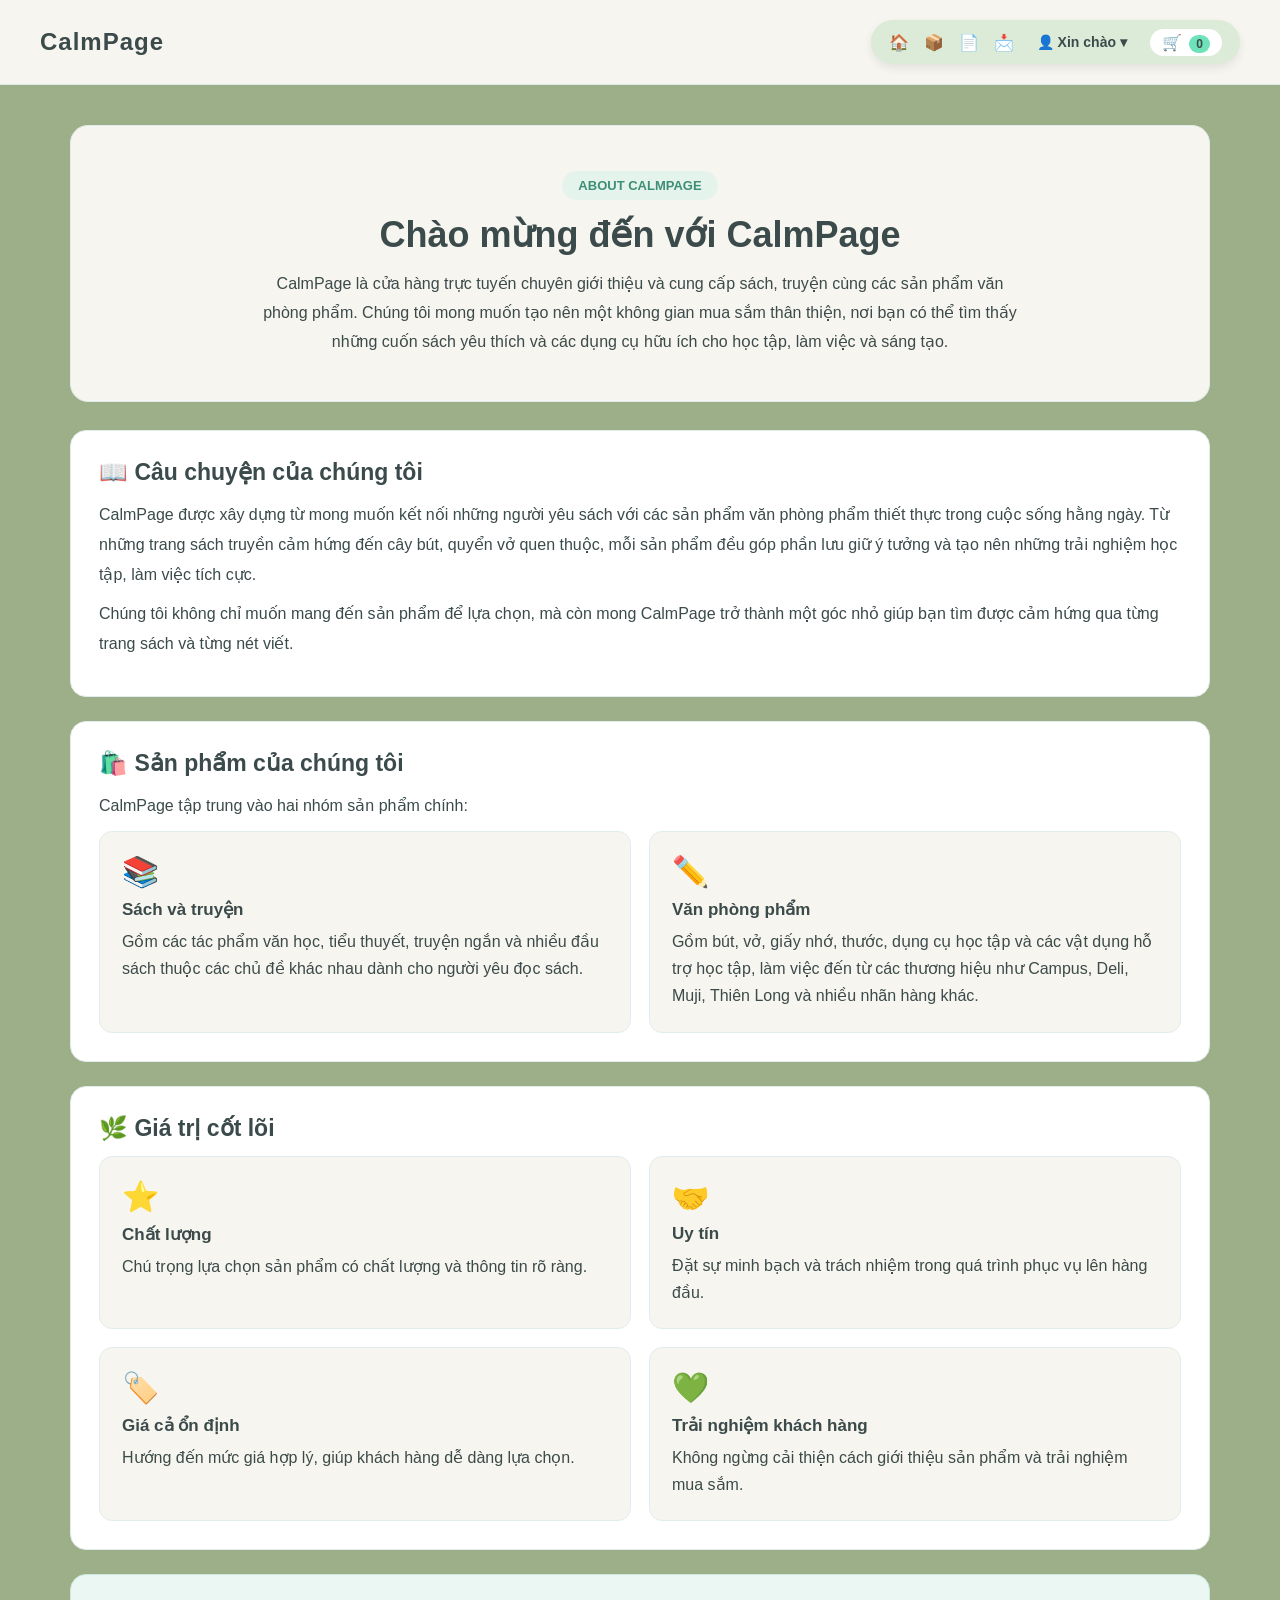
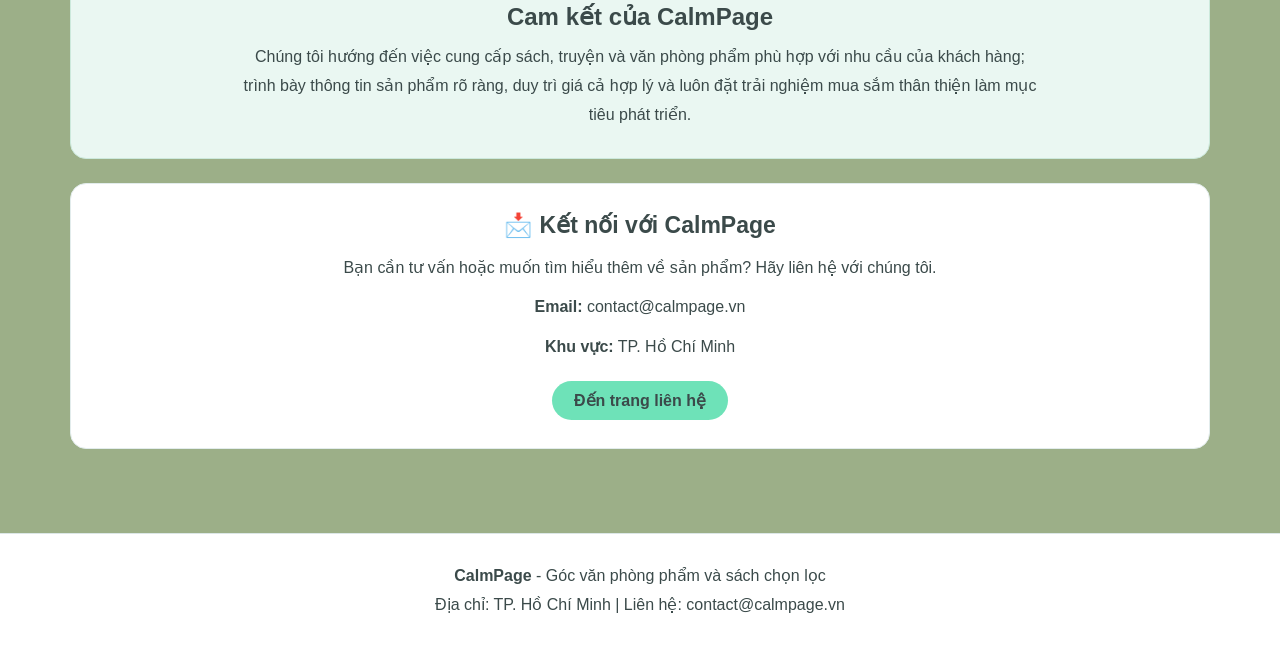
==== about.html @ a44d7f0d "cập nhật sản phẩm, chi tiết sp, giỏ hàng" ====
<!DOCTYPE html>
<html lang="vi">
<head>
    <meta charset="UTF-8">
    <meta name="viewport" content="width=device-width, initial-scale=1.0">
    <title>Giới thiệu - CalmPage</title>
    <link rel="stylesheet" href="css/style.css">
</head>
<body>
    <!-- Thanh menu -->
    <header id="thanh-tren" class="header-trang-con">
        <div class="ten-shop">CalmPage</div>
        <div class="cum-menu">
            <a href="index.html" title="Trang chủ">🏠</a>
            <a href="products.html" title="Sản phẩm">📦</a>
            <a href="about.html" title="Giới thiệu">📄</a>
            <a href="contact.html" title="Liên hệ">📩</a>
            
            <div class="hop-tai-khoan">
                <span class="tai-khoan" id="ten-hien-thi">
                    👤 Xin chào ▾
                </span>

                <div class="menu-xo-xuong" id="menu-user">
                    <a href="#" onclick="moForm('dang-nhap'); return false;">
                        Đăng nhập
                    </a>
                    <a href="#" onclick="moForm('dang-ky'); return false;">
                        Đăng ký
                    </a>
                </div>
            </div>

            <a href="#" class="gio-hang" onclick="moGioHang(); return false;">
                🛒 <span id="so-luong-gio">0</span>
            </a>
        </div>
    </header>
    
    <main id="trang-about">
        <!-- Giới thiệu -->
        <section class="about-mo-dau">
            <span class="about-nhan">ABOUT CALMPAGE</span>
            <h1>Chào mừng đến với CalmPage</h1>
            <p>
                CalmPage là cửa hàng trực tuyến chuyên giới thiệu và cung cấp
                sách, truyện cùng các sản phẩm văn phòng phẩm.
                Chúng tôi mong muốn tạo nên một không gian mua sắm thân thiện,
                nơi bạn có thể tìm thấy những cuốn sách yêu thích và các dụng cụ
                hữu ích cho học tập, làm việc và sáng tạo.
            </p>
        </section>

        <!-- Câu chuyện -->
        <section class="about-khu-vuc">
            <h2 class="about-tieu-de">
                📖 Câu chuyện của chúng tôi</h2>
            <p>
                CalmPage được xây dựng từ mong muốn kết nối những người yêu sách
                với các sản phẩm văn phòng phẩm thiết thực trong cuộc sống hằng ngày.
                Từ những trang sách truyền cảm hứng đến cây bút, quyển vở quen thuộc,
                mỗi sản phẩm đều góp phần lưu giữ ý tưởng và tạo nên những trải nghiệm
                học tập, làm việc tích cực.
            </p>

            <p>
                Chúng tôi không chỉ muốn mang đến sản phẩm để lựa chọn,
                mà còn mong CalmPage trở thành một góc nhỏ giúp bạn tìm được
                cảm hứng qua từng trang sách và từng nét viết.
            </p>
        </section>
        <!-- Sản phẩm -->
        <section class="about-khu-vuc">
            <h2 class="about-tieu-de">
                🛍️ Sản phẩm của chúng tôi
            </h2>

            <p>CalmPage tập trung vào hai nhóm sản phẩm chính:</p>
            <div class="about-grid">

                <article class="about-the">
                    <div class="about-bieu-tuong">📚</div>

                    <h3>Sách và truyện</h3>
                    <p>
                        Gồm các tác phẩm văn học, tiểu thuyết, truyện ngắn
                        và nhiều đầu sách thuộc các chủ đề khác nhau
                        dành cho người yêu đọc sách.
                    </p>
                </article>

                <article class="about-the">
                    <div class="about-bieu-tuong">✏️</div>

                    <h3>Văn phòng phẩm</h3>
                    <p>
                        Gồm bút, vở, giấy nhớ, thước, dụng cụ học tập
                        và các vật dụng hỗ trợ học tập, làm việc đến từ
                        các thương hiệu như Campus, Deli, Muji,
                        Thiên Long và nhiều nhãn hàng khác.
                    </p>
                </article>
            </div>
        </section>

        <!-- Giá trị cốt lõi -->
        <section class="about-khu-vuc">
            <h2 class="about-tieu-de">
                🌿 Giá trị cốt lõi
            </h2>
            <div class="about-grid">
                
            <article class="about-the">
                <div class="about-bieu-tuong">⭐</div>
                <h3>Chất lượng</h3>
                <p>
                    Chú trọng lựa chọn sản phẩm có chất lượng
                    và thông tin rõ ràng.
                </p>
                </article>

                <article class="about-the">
                    <div class="about-bieu-tuong">🤝</div>
                    <h3>Uy tín</h3>
                    <p>
                        Đặt sự minh bạch và trách nhiệm
                        trong quá trình phục vụ lên hàng đầu.
                    </p>
                </article>
                
                <article class="about-the">
                    <div class="about-bieu-tuong">🏷️</div>
                    <h3>Giá cả ổn định</h3>
                    <p>
                        Hướng đến mức giá hợp lý,
                        giúp khách hàng dễ dàng lựa chọn.
                    </p>
                </article>

                <article class="about-the">
                    <div class="about-bieu-tuong">💚</div>
                    <h3>Trải nghiệm khách hàng</h3>
                    <p>
                        Không ngừng cải thiện cách giới thiệu sản phẩm
                        và trải nghiệm mua sắm.
                    </p>
                </article>
            </div>
        </section>

        <!-- Cam kết -->
        <section class="about-cam-ket">
            <h2>Cam kết của CalmPage</h2>
            <p>
                Chúng tôi hướng đến việc cung cấp sách, truyện và văn phòng phẩm
                phù hợp với nhu cầu của khách hàng; trình bày thông tin sản phẩm
                rõ ràng, duy trì giá cả hợp lý và luôn đặt trải nghiệm mua sắm
                thân thiện làm mục tiêu phát triển.
            </p>
        </section>
        <!-- Liên hệ -->
        <section class="about-khu-vuc about-lien-he">
            <h2 class="about-tieu-de">
                📩 Kết nối với CalmPage</h2>
            <p>
                Bạn cần tư vấn hoặc muốn tìm hiểu thêm về sản phẩm?
                Hãy liên hệ với chúng tôi.
            </p>
            
            <p> <strong>Email:</strong> contact@calmpage.vn </p>

            <p> <strong>Khu vực:</strong> TP. Hồ Chí Minh </p>

            <a href="contact.html">Đến trang liên hệ</a>
        </section>
    </main>
    
    <!-- Footer -->
    <footer id="chan-trang">
        <p> <b>CalmPage</b> - Góc văn phòng phẩm và sách chọn lọc</p>

        <p>
            Địa chỉ: TP. Hồ Chí Minh |
            Liên hệ: contact@calmpage.vn
        </p>
    </footer>
    <!-- Đăng nhập / đăng ký -->
    <div id="hop-thoai-auth" class="lop-phu-modal">

        <div class="khung-form">

            <span id="nut-dong-modal" class="nut-dong">
                &times;
            </span>

            <h2 id="tieu-de-form">Đăng nhập</h2>

            <form id="form-tai-khoan">

                <div class="nhom-nhap" id="nhom-ten"
                     style="display: none;">
                    <label>Tên hiển thị:</label>
                    <input type="text" id="nhap-ten"
                           placeholder="VD: Tấn Đạt">
                </div>

                <div class="nhom-nhap">
                    <label>Tên đăng nhập:</label>
                    <input type="text" id="nhap-user"
                           required placeholder="Nhập tài khoản...">
                </div>

                <div class="nhom-nhap">
                    <label>Mật khẩu:</label>
                    <input type="password" id="nhap-pass"
                           required placeholder="Nhập mật khẩu...">
                </div>
                
                <button type="submit"
                        class="nut-xac-nhan"
                        id="nut-gui-form">
                    Đăng nhập
                </button>
            </form>
        </div>
    </div>

    <!-- POPUP GIỎ HÀNG -->
<div class="lop-phu-modal" id="modal-gio-hang" onclick="dongGioHang(event)">
    <div class="khung-gio-hang">
        <span class="nut-dong" onclick="dongGioHang(event, true)">&times;</span>
        <h2 class="tieu-de-gio">🛒 Giỏ hàng của bạn</h2>

        <!-- Danh sách sản phẩm sẽ được JS tự động đổ vào đây -->
        <div class="danh-sach-gio" id="noi-dung-gio-hang"></div>

        <!-- Khu vực tổng tiền & đặt hàng -->
        <div class="chan-gio-hang" id="chan-gio-hang">
            <div class="dong-tong-tien">
                <span>Tổng cộng:</span>
                <span id="tong-tien-gio">0đ</span>
            </div>
            <button type="button" class="nut-xac-nhan" onclick="datHangCalmPage()">Thanh toán ngay</button>
        </div>
    </div>
</div>

    <script src="js/main.js"></script>
</body>
</html>
---- css/style.css ----
:root {
    --xanh-pastel: #6ee2b8;
    --xanh-nhat: #bdd7d8;
    --xanh-dam: #3b4a4a;
    --nen-trang: #f7fafa;
    --mau-baby-blue: #dceff7;
    --xanh-phan: #C9E4F5;
    --xanh-bac-ha:#D5F0EC;
    --xanh-xo-thom: #DCEBD8;
    --tim-oai-huong: #E4DDF5;
    --tim-tu-dinh-huong :#E8E1F0;
    --xam-lanh: #D9E2EA;
    --xanh-tim-nhat: #DCE5F3;
    --xanh-lo-nhat : #D9E8E8;
    --cam-dao : #F6D6C9;
    --vang-bo : #F5E6B8 ;
    --cay-xo-thom : #9caf88;
    --off-white: #f7f5ef;
    --do-ca-chua :  #eb412c;
}
*{
    margin : 0;
    padding: 0;
    box-sizing: border-box;
    font-family: 'Segoe', Tahoma, sans-serif;
    scroll-behavior: smooth;/*lam viec cuon tro nen muot ma*/
}

body{
    background-color: var(--cay-xo-thom);
    color : var(--xanh-dam);
    display: flex;
    flex-direction: column;
    min-height: 100vh;
    overflow-x: hidden;
}

/*phần hiện đầu tiên khi vào web */
#man-hinh-chinh {
    height : calc(100vh - 45px);
    display: flex;
    flex-direction: column;
    justify-content: space-between;
    padding: 25px 40px;
    position: relative;
    overflow: hidden;
    background-color: #eaf2f2;
}

/* Lưới các ô vuông xếp kín nền */
#luoi-nen {
    position: absolute;
    inset: 0; /* Trải kín 4 cạnh top, right, bottom, left = 0 */
    display: grid;
    grid-template-columns: repeat(6, 1fr); /* 6 cột ngang */
    grid-template-rows: repeat(3, 1fr);    /* 3 hàng dọc = 18 ô vuông */
    gap: 22px;
    padding: 12px;
    z-index: 1;
}

.o-nen {
    position: relative;
    overflow: hidden;
    border-radius: 8px;
    background-color: #FFFFFF;
}

.o-nen img {
    width: 100%;
    height: 100%;
    object-fit: cover;
    opacity: 0.35; /* Làm mờ nhẹ mặc định để chữ slogan ở giữa dễ đọc */
    transition: transform 0.4s ease, opacity 0.4s ease;
}

/* Thẻ tên sản phẩm ẩn sẵn ở đáy ô vuông */
.ten-sp-nen {
    position: absolute;
    bottom: 0;
    left: 0;
    right: 0;
    background-color: var(--tim-tu-dinh-huong);
    color: #FFFFFF;
    font-size: 13px;
    padding: 6px 10px;
    text-align: center;
    transform: translateY(100%); /* Giấu xuống dưới khung */
    transition: transform 0.3s ease;
}

/* HIỆU ỨNG KHI RÊ CHUỘT VÀO TỪNG Ô VUÔNG */
.o-nen:hover img {
    opacity: 1; /* Sáng rõ ảnh lên */
    transform: scale(1.08); /* Phóng to nhẹ */
}

.o-nen:hover .ten-sp-nen {
    transform: translateY(0); /* Trượt tên sản phẩm lên */
}

/* --- CÁC THÀNH PHẦN NỔI LÊN TRÊN (z-index: 2) --- */
#thanh-tren,
.nut-xuong {
    position: relative;
    z-index: 2;
}

.noi-dung-giua {
    position: relative;
    z-index: 2;
    text-align: center;
    margin: auto;
    pointer-events: none; 
}

/* Bật lại khả năng bấm chuột cho riêng nút Shop now */
.nut-shop-now {
    pointer-events: auto;

    display: inline-block;
    text-decoration: none;
    color: var(--cam-dao);
    background-color: var(--nen-trang);
    font-weight: bold;
    padding: 10px 28px;
    border: 2px solid var(--cam-dao);
    border-radius: 25px;
    transition: 0.3s;
}
.nut-shop-now:hover {
    background-color: var(--cam-dao);
    color: #FFFFFF;
}
/* Header trên cùng */
#thanh-tren {
    display: flex;
    justify-content: space-between;
    align-items: center;
}

.ten-shop {
    font-size: 24px;
    font-weight: bold;
    letter-spacing: 1px;
}
/* Khung bọc nút Xin chào */
.hop-tai-khoan {
    position: relative;
    display: inline-block;
}

.tai-khoan {
    font-size: 14px;
    font-weight: 600;
    cursor: pointer;
    padding: 6px 8px;
    display: inline-block;
}

/* Hộp menu ẩn mặc định */
.menu-xo-xuong {
    display: none;
    position: absolute;
    top: 100%; 
    right: 0;
    background-color: #FFFFFF;
    min-width: 145px;
    border-radius: 12px;
    box-shadow: 0 8px 20px rgba(0, 0, 0, 0.12);
    border: 1px solid #DCE7E7;
    overflow: hidden;
    z-index: 999; /*sẽ đc nằm ở trên cùng*/
}

/* Từng dòng Đăng nhập / Đăng ký */
.menu-xo-xuong a {
    display: block;
    padding: 10px 16px;
    font-size: 14px;
    color: var(--xanh-dam);
    text-decoration: none;
    transition: background-color 0.2s;
}

.menu-xo-xuong a:hover {
    background-color: #EAF7F2;
    color: #2B7A62;
}

/* Rê chuột vào .hop-tai-khoan sẽ hiện .menu-xo-xuong */
.hop-tai-khoan:hover .menu-xo-xuong {
    display: block;
}
/* Thanh menu viên thuốc góc phải */
.cum-menu {
    background-color: var(--xanh-xo-thom);
    padding: 8px 18px;
    border-radius: 30px;
    display: flex;
    align-items: center;
    gap: 15px;
    box-shadow: 0 4px 10px rgba(0,0,0,0.08);
}

.cum-menu a {
    text-decoration: none;
    color: var(--xanh-dam);
    font-size: 16px;
}
.tai-khoan {
    font-size: 14px;
    font-weight: 600;
    cursor: pointer;
}

.gio-hang {
    background-color: #FFFFFF;
    padding: 4px 12px;
    border-radius: 20px;
}

/* Slogan & nút Shop now ở giữa */
.noi-dung-chinh {
    position: relative;
    z-index: 10; 
    text-align: center;
    margin: auto;
    pointer-events: none; 
}
.noi-dung-chinh h1 {
    font-family: 'Dancing Script' , cursive;
    font-size: 75px;
    line-height: 1.3;
    margin-bottom: 22px;
    color: #2C3A3A;
    text-shadow: 0 0 12px #FFFFFF, 0 0 24px #FFFFFF, 0 2px 6px rgba(255, 255, 255, 0.9);
}
/* Nút mũi tên tròn đi xuống */
.nut-xuong {
    width: 55px;
    height: 55px;
    background-color: var(--xanh-xo-thom);
    color: black;
    border-radius: 50%;
    display: flex;
    justify-content: center;
    align-items: center;
    text-decoration: none;
    font-weight: bold;
    margin: 0 auto;
    animation-name: bounce;
    animation: bounce 1s ease-in-out infinite;
}
@keyframes bounce{
    50% {transform: translateY(-10px);}
}

.nut-xuong:hover {
    transform: translateY(4px);
}



/* --- THANH NHÃN HÀNG  --- */
#thanh-nhan-hang {
    height: 45px;
    background-color: #FFFFFF;
    border-top: 1px solid #DCE7E7;
    border-bottom: 1px solid #DCE7E7;
    overflow: hidden;
    display: flex;
    align-items: center;
    /* Lướt xuống thanh nhãn hàng sẽ dính lên mép trên màn hình */
    position: sticky;
    top: 0;
    z-index: 100;
}

.chay-nhan-hang {
    display: flex;
    gap: 80px;
    white-space: nowrap;
    animation: truotNgang 15s linear infinite;
}

.chay-nhan-hang span {
    font-weight: bold;
    letter-spacing: 2px;
    color: #7A8F8F;
}

@keyframes truotNgang {
    0% { transform: translateX(0); }
    100% { transform: translateX(-50%); }
}
/*kt phần thah chyaj nhãn hàng */

/*kết thúc màn chính */



/* -- khi kéo xuống sẽ có màn hình 2 : deal sốc và có lẽ bạn sẽ thích --- */
#phan-noi-dung {
    max-width: 1200px;
    margin: 50px auto;
    padding: 0 30px;
}

.khu-san-pham {
    margin-bottom: 50px;
}

.tieu-de {
    font-size: 22px;
    margin-bottom: 20px;
}

/* Hàng ngang 5 sản phẩm có lẽ bạn sẽ thích và deal sốc */
.hang-5-sp {
    display: grid;
    grid-template-columns: repeat(5, 1fr);
    gap: 55px;
}

.o-sp {
    background-color: var(--off-white);
    border: 1px solid var(--off-white);
    border-radius: 8px;
    padding: 12px;
    text-align: center;
    transition: 0.3s;
}

.o-sp:hover {
    transform: translateY(-5px);
    box-shadow: 0 6px 15px rgba(0,0,0,0.06);
}

.o-sp img {
    width: 100%;
    height: 170px;
    object-fit: cover;
    border-radius: 6px;
    margin-bottom: 10px;
}

.o-sp h3 {
    font-size: 15px;
    margin-bottom: 6px;
}

.gia {
    font-weight: bold;
    color: #3E8E75;
    font-size: 14px;
}

/* --phần chân trang-- */
#chan-trang {
    background-color: #FFFFFF;
    border-top: 1px solid #DCE7E7;
    text-align: center;
    padding: 28px 20px;
    line-height: 1.8;
    margin-top: auto;
}
/*kết thúc trang sau */


/* --- POPUP ĐĂNG NHẬP / ĐĂNG KÝ --- */
.lop-phu-modal {
    display: none;
    position: fixed;
    inset: 0;
    background-color: rgba(0, 0, 0, 0.45);
    z-index: 1000;
    justify-content: center;
    align-items: center;
}

.khung-form {
    background-color: #FFFFFF;
    width: 360px;
    padding: 30px;
    border-radius: 16px;
    box-shadow: 0 10px 30px rgba(0, 0, 0, 0.2);
    position: relative;
}

.nut-dong {
    position: absolute;
    top: 12px;
    right: 18px;
    font-size: 24px;
    cursor: pointer;
    color: #888;
    z-index: 10;
}

#tieu-de-form {
    text-align: center;
    margin-bottom: 20px;
    color: var(--xanh-dam);
}

.nhom-nhap {
    margin-bottom: 15px;
}

.nhom-nhap label {
    display: block;
    font-size: 14px;
    margin-bottom: 5px;
    font-weight: 600;
}

.nhom-nhap input {
    width: 100%;
    padding: 10px 12px;
    border: 1px solid #CBDADA;
    border-radius: 8px;
    outline: none;
}

.nut-xac-nhan {
    width: 100%;
    padding: 10px;
    background-color: var(--xanh-pastel);
    color: var(--xanh-dam);
    font-weight: bold;
    border: none;
    border-radius: 8px;
    cursor: pointer;
    font-size: 15px;
    margin-top: 5px;
}
/*Trang sản phẩm */
.header-trang-con {
    padding : 20px 40px;
    background-color: var(--off-white);
    border-bottom: 1px solid #dce7e7;
}
#trang-san-pham {
    max-width: 1200px;
    margin : 40px auto;
    padding: 0 30px;
    width: 100%;
}
.tieu-de-trang {
    text-align: center;
    margin-bottom: 25px;
    color: var(--xanh-dam);
}

.bo-loc-sp {
    display: flex;
    flex-wrap: wrap;
    justify-content: space-between;
    align-items: center;
    gap: 15px;
    margin-bottom: 30px;
    background-color: var(--off-white);
    padding: 15px 20px;
    border-radius: 12px;
    border: 1px solid #e2ecec;
}
#o-tim-kiem{
    padding: 10px 15px;
    width: 280px;
    border: 1px solid #cbdada;
    border-radius: 20px;
    outline: none;
}
#o-tim-kiem:focus{
    border-color: var(--xanh-bac-ha);
}
.nhom-nut-loc{
    display: flex;
    flex-wrap: wrap;
    gap: 10px;
}
.nut-loc{
    padding : 8px 18px;
    border: 1px solid #cbdada;
    background-color: var(--off-white);
    color: var(--xanh-dam);
    border-radius: 20px;
    cursor: pointer;
    font-weight: 600;
    transition: 0.25s;
}
.nut-loc:hover {
    background-color: var(--xanh-bac-ha);
}
.nut-loc.dang-chon {
    background-color: var(--xanh-pastel);
    border-color: var(--xanh-pastel);
    color: #1f2d2d;
    box-shadow: 0 2px 8px rgab (110, 226, 184, 0.4);
}

#danh-sach-sp.luoi-tat-ca-sp {
    display: grid ;
    grid-template-columns: repeat(4, minmax(0, 1fr)) ;
    gap: 24px ;
    margin-top: 25px ;
    width: 100% !;
}

/* Thẻ sản phẩm co giãn chuẩn, căn nút bấm thẳng hàng dưới đáy */
#danh-sach-sp .o-sp {
    width: 100% ;
    box-sizing: border-box ;
    margin: 0 ;
    display: flex ;
    flex-direction: column ;
    justify-content: space-between ;
}

/* Cố định chiều cao ảnh để ảnh ngang/dọc không làm méo thẻ */
#danh-sach-sp .o-sp img {
    width: 100%;
    height: 200px ;
    object-fit: contain ;
    background-color: #fff;
    border-radius: 12px ;
}

.nut-them-gio {
    margin-top: 10px;
    padding: 7px 14px;
    background-color: #eaf7f2;
    color: #2b7a62;
    border: 1px solid var(--xanh-pastel);
    border-radius: 15px;
    font-weight: 600;
    cursor: pointer;
    transition: 0.25s;
}
.nut-them-gio:hover {
    background-color: var(--xanh-pastel);
    color: #1f2d2d;
}
/* --- hộp thoại chi tiết sản phẩm --- */
.o-sp img,
.o-sp h3 {
    cursor: pointer;
}

.khung-chi-tiet-sp {
    background-color: #FFFFFF;
    width: 92%;
    max-width: 780px;
    padding: 30px;
    border-radius: 16px;
    box-shadow: 0 12px 32px rgba(0, 0, 0, 0.2);
    position: relative;
    display: grid;
    grid-template-columns: 1fr 1.15fr;
    gap: 30px;
    align-items: center;
}

.cot-anh-ct {
    background-color: var(--off-white);
    border-radius: 12px;
    padding: 15px;
    text-align: center;
}

#ct-anh-chinh {
    width: 100%;
    height: 250px;
    object-fit: contain;
    background-color: #FFFFFF;
    border-radius: 10px;
    margin-bottom: 12px;
}

.hang-anh-nho {
    display: flex;
    justify-content: center;
    gap: 10px;
    flex-wrap: wrap;
}

.hang-anh-nho img {
    width: 54px;
    height: 54px;
    object-fit: contain;
    background-color: #FFFFFF;
    border: 2px solid transparent;
    border-radius: 8px;
    cursor: pointer;
    padding: 3px;
    transition: 0.2s;
}

.hang-anh-nho img:hover,
.hang-anh-nho img.dang-xem {
    border-color: var(--xanh-pastel);
    transform: scale(1.06);
}

.nhan-hang-ct {
    display: inline-block;
    background-color: var(--xanh-bac-ha);
    color: var(--xanh-dam);
    font-size: 12px;
    font-weight: 700;
    padding: 4px 12px;
    border-radius: 20px;
    text-transform: uppercase;
    margin-bottom: 10px;
}

.cot-thong-tin-ct h2 {
    font-size: 22px;
    color: var(--xanh-dam);
    margin-bottom: 8px;
}

.gia-ct {
    font-size: 20px;
    font-weight: bold;
    color: #2b7a62;
    margin-bottom: 12px;
}

.mo-ta-ct {
    font-size: 14.5px;
    line-height: 1.65;
    color: #526363;
    margin-bottom: 18px;
}

/*  chọn số lượng - 1 + */
.cum-so-luong {
    display: flex;
    align-items: center;
    gap: 14px;
    margin-bottom: 20px;
    font-weight: 600;
    color: var(--xanh-dam);
}

.bo-dem-sl {
    display: inline-flex;
    align-items: center;
    border: 1.5px solid #cbdada;
    border-radius: 20px;
    overflow: hidden;
    background-color: var(--nen-trang);
}

.bo-dem-sl button {
    width: 34px;
    height: 34px;
    border: none;
    background: transparent;
    font-size: 18px;
    font-weight: bold;
    color: var(--xanh-dam);
    cursor: pointer;
    transition: 0.2s;
}

.bo-dem-sl button:hover {
    background-color: var(--xanh-bac-ha);
}

.bo-dem-sl input {
    width: 42px;
    text-align: center;
    border: none;
    background: transparent;
    font-weight: bold;
    font-size: 15px;
    color: var(--xanh-dam);
    outline: none;
}

@media (max-width: 680px) {
    .khung-chi-tiet-sp {
        grid-template-columns: 1fr;
    }
}
/* --- giỏ hàng và cập nhật số lượng --- */
#so-luong-gio {
    background-color: var(--xanh-pastel);
    color: var(--xanh-dam);
    font-size: 12px;
    font-weight: bold;
    padding: 2px 7px;
    border-radius: 999px;
    margin-left: 3px;
}

.khung-gio-hang {
    background-color: #FFFFFF;
    width: 92%;
    max-width: 600px;
    padding: 28px;
    border-radius: 16px;
    box-shadow: 0 12px 32px rgba(0, 0, 0, 0.2);
    position: relative;
}

.tieu-de-gio {
    text-align: center;
    color: var(--xanh-dam);
    margin-bottom: 18px;
    font-size: 22px;
}

.danh-sach-gio {
    max-height: 340px;
    overflow-y: auto;
    display: flex;
    flex-direction: column;
    gap: 12px;
    padding-right: 4px;
}

.gio-trong {
    text-align: center;
    padding: 35px 10px;
    color: #7A8F8F;
    font-size: 15px;
}

.mon-trong-gio {
    display: flex;
    align-items: center;
    justify-content: space-between;
    gap: 12px;
    background-color: var(--off-white);
    padding: 10px 14px;
    border-radius: 12px;
    border: 1px solid #e2ecec;
}

.mon-trong-gio img {
    width: 56px;
    height: 56px;
    object-fit: contain;
    background-color: #FFFFFF;
    border-radius: 8px;
    flex-shrink: 0;
}

.thong-tin-mon-gio {
    flex: 1;
    min-width: 0;
}

.thong-tin-mon-gio h4 {
    font-size: 14.5px;
    color: var(--xanh-dam);
    margin-bottom: 4px;
    white-space: nowrap;
    overflow: hidden;
    text-overflow: ellipsis;
}

.thong-tin-mon-gio p {
    font-size: 13.5px;
    font-weight: bold;
    color: #2b7a62;
}

.cum-nut-gio {
    display: flex;
    align-items: center;
    gap: 6px;
}

.cum-nut-gio button {
    width: 26px;
    height: 26px;
    border-radius: 50%;
    border: 1px solid #cbdada;
    background-color: #FFFFFF;
    color: var(--xanh-dam);
    font-weight: bold;
    cursor: pointer;
    transition: 0.2s;
}

.cum-nut-gio button:hover {
    background-color: var(--xanh-bac-ha);
}

.cum-nut-gio span {
    min-width: 20px;
    text-align: center;
    font-weight: bold;
    font-size: 14px;
}

.nut-xoa-mon {
    background: none;
    border: none;
    color: var(--do-ca-chua);
    font-size: 18px;
    cursor: pointer;
    padding: 4px 6px;
    margin-left: 4px;
}

.chan-gio-hang {
    margin-top: 20px;
    padding-top: 16px;
    border-top: 1.5px dashed #cbdada;
}

.dong-tong-tien {
    display: flex;
    justify-content: space-between;
    align-items: center;
    font-size: 18px;
    font-weight: bold;
    color: var(--xanh-dam);
    margin-bottom: 14px;
}

#tong-tien-gio {
    color: #2b7a62;
    font-size: 21px;
}
/*trang contact */
#contact-us {
    height : calc(25 - 25);
    display: flex;
    flex-direction: column;
    justify-content: space-between;
    padding: 25px 40px;
    position: relative;
    overflow: hidden;
    background-color: #ffffff;
}

.contacts {
    display: block;
    width: fit-content;
    margin: 20px auto 0;
    padding: 10px 26px;
    background-color: #333333;
    color: #ffffff;
    text-decoration: none;
    font-weight: 600;
    font-size: 15px;
    border: 2px solid #333333;
    border-radius: 6px;
    transition: all 0.25s ease;  
}

.contact-container {
    max-width: 1060px;
    margin: 0 auto;
    padding: 40px 24px 72px;
    display: grid;
    grid-template-columns: 1.75fr 0.85fr;
    gap: 72px;
    align-items: start;
}

.contact-main {
    min-width: 0;
}

.contact-intro,
.contact-subintro {
    margin: 0 0 14px;
    font-size: 14.5px;
    line-height: 1.65;
    color: var(--xanh-dam);
}

.contact-subintro {
    margin-bottom: 24px;
}

.contact-subintro a {
    color: var(--xanh-dam);
    font-weight: 600;
    text-decoration: underline;
    text-underline-offset: 3px;
}

.contact-subintro a:hover {
    opacity: 0.75;
}

.contact-form {
    display: flex;
    flex-direction: column;
    gap: 16px;
}

.form-row {
    display: grid;
    grid-template-columns: 1fr 1fr;
    gap: 16px;
}

.contact-form input[type="text"],
.contact-form input[type="email"],
.contact-form textarea {
    width: 100%;
    max-width: 100%;
    box-sizing: border-box;
    border: 1.5px solid var(--xanh-dam);
    background-color: var(--nen-trang);
    color: var(--xanh-dam);
    font-size: 14px;
    outline: none;
    transition: border-color 0.2s ease, box-shadow 0.2s ease, background-color 0.2s ease;
}

.contact-form input[type="text"],
.contact-form input[type="email"] {
    height: 44px;
    padding: 0 18px;
    border-radius: 999px;
}

.contact-form textarea {
    padding: 16px 18px;
    border-radius: 20px;
    resize: vertical;
    min-height: 170px;
}

.contact-form input:focus,
.contact-form textarea:focus {
    border-color: var(--xanh-dam);
    background-color: #ffffff;
    box-shadow: 0 0 0 3px rgba(59, 74, 74, 0.12);
}

.save-info-label {
    display: flex;
    align-items: center;
    gap: 10px;
    margin-top: 2px;
    font-size: 13.5px;
    color: var(--xanh-dam);
    cursor: pointer;
}

.save-info-label input[type="checkbox"] {
    width: 15px;
    height: 15px;
    accent-color: var(--xanh-dam);
    margin: 0;
    cursor: pointer;
}

.contact-form .submit-btn {
    align-self: flex-start;
    width: auto;
    margin-top: 4px;
    background-color: var(--mau-baby-blue);
    color: var(--xanh-dam);
    border: none;
    border-radius: 999px;
    padding: 12px 26px;
    font-size: 12.5px;
    font-weight: 700;
    letter-spacing: 0.06em;
    text-transform: uppercase;
    cursor: pointer;
    transition: background-color 0.2s ease, transform 0.15s ease;
}

.contact-form .submit-btn:hover {
    background-color: var(--xanh-phan);
}

.contact-form .submit-btn:active {
    transform: scale(0.98);
}

.contact-infos {
    display: flex;
    flex-direction: column;
    gap: 28px;
}

.infos h3 {
    margin: 0 0 8px;
    font-size: 17px;
    font-weight: 700;
    color: var(--xanh-dam);
}

.info-email {
    font-size: 14.5px;
    color: var(--xanh-dam);
    text-decoration: none;
}

.info-email:hover {
    text-decoration: underline;
}

.socials {
    display: flex;
    align-items: center;
    gap: 14px;
}

.socials a {
    display: inline-flex;
    align-items: center;
    gap: 8px;
    color: var(--xanh-dam);
    text-decoration: none;
    font-size: 14.5px;
    font-weight: 500;
    transition: opacity 0.2s ease;
}

.socials a:hover {
    opacity: 0.72;
}

@media (max-width: 820px) {
    .contact-container {
        grid-template-columns: 1fr;
        gap: 40px;
    }

    .form-row {
        grid-template-columns: 1fr;
    }
}
#trang-about {
    max-width: 1200px;
    margin: 40px auto 60px;
    padding: 0 30px;
}

.about-mo-dau {
    text-align: center;
    background: var(--off-white);
    border: 1px solid #e2ecec;
    border-radius: 18px;
    padding: 45px 25px;
    margin-bottom: 28px;
}

.about-nhan {
    display: inline-block;
    color: #3e8e75;
    background: #e4f4ed;
    border-radius: 20px;
    padding: 7px 16px;
    font-size: 13px;
    font-weight: bold;
    margin-bottom: 14px;
}

.about-mo-dau h1 {
    font-size: 36px;
    color: var(--xanh-dam);
    margin-bottom: 14px;
}

.about-mo-dau p {
    max-width: 760px;
    margin: auto;
    line-height: 1.8;
}

.about-khu-vuc {
    background: #fff;
    border: 1px solid #e2ecec;
    border-radius: 16px;
    padding: 28px;
    margin-bottom: 24px;
}

.about-tieu-de {
    font-size: 23px;
    color: var(--xanh-dam);
    margin-bottom: 14px;
}

.about-khu-vuc p {
    line-height: 1.85;
    margin-bottom: 10px;
}

.about-grid {
    display: grid;
    grid-template-columns: repeat(2, minmax(0, 1fr));
    gap: 18px;
}

.about-the {
    background: var(--off-white);
    border: 1px solid #e2ecec;
    border-radius: 13px;
    padding: 22px;
}

.about-bieu-tuong {
    font-size: 30px;
    margin-bottom: 10px;
}

.about-the h3 {
    font-size: 17px;
    margin-bottom: 8px;
    color: var(--xanh-dam);
}

.about-the p {
    margin: 0;
    line-height: 1.7;
}

.about-cam-ket {
    background: #eaf7f2;
    border: 1px solid #cce9dc;
    border-radius: 16px;
    padding: 28px;
    text-align: center;
    margin-bottom: 24px;
}

.about-cam-ket h2 {
    margin-bottom: 12px;
    color: var(--xanh-dam);
}

.about-cam-ket p {
    line-height: 1.8;
    max-width: 800px;
    margin: auto;
}

.about-lien-he {
    text-align: center;
}

.about-lien-he a {
    display: inline-block;
    margin-top: 10px;
    padding: 10px 22px;
    border-radius: 22px;
    background: var(--xanh-pastel);
    color: var(--xanh-dam);
    text-decoration: none;
    font-weight: bold;
    transition: .25s;
}

.about-lien-he a:hover {
    background: var(--xanh-dam);
    color: white;
}

@media (max-width: 700px) {
    .header-trang-con {
        padding: 16px 18px;
    }

    #thanh-tren {
        flex-direction: column;
        gap: 14px;
    }

    .cum-menu {
        flex-wrap: wrap;
        justify-content: center;
        gap: 10px;
        padding: 8px 12px;
    }

    #trang-about {
        margin-top: 25px;
        padding: 0 16px;
    }

    .about-mo-dau {
        padding: 32px 18px;
    }

    .about-mo-dau h1 {
        font-size: 28px;
    }

    .about-khu-vuc {
        padding: 20px;
    }

    .about-grid {
        grid-template-columns: 1fr;
    }
}
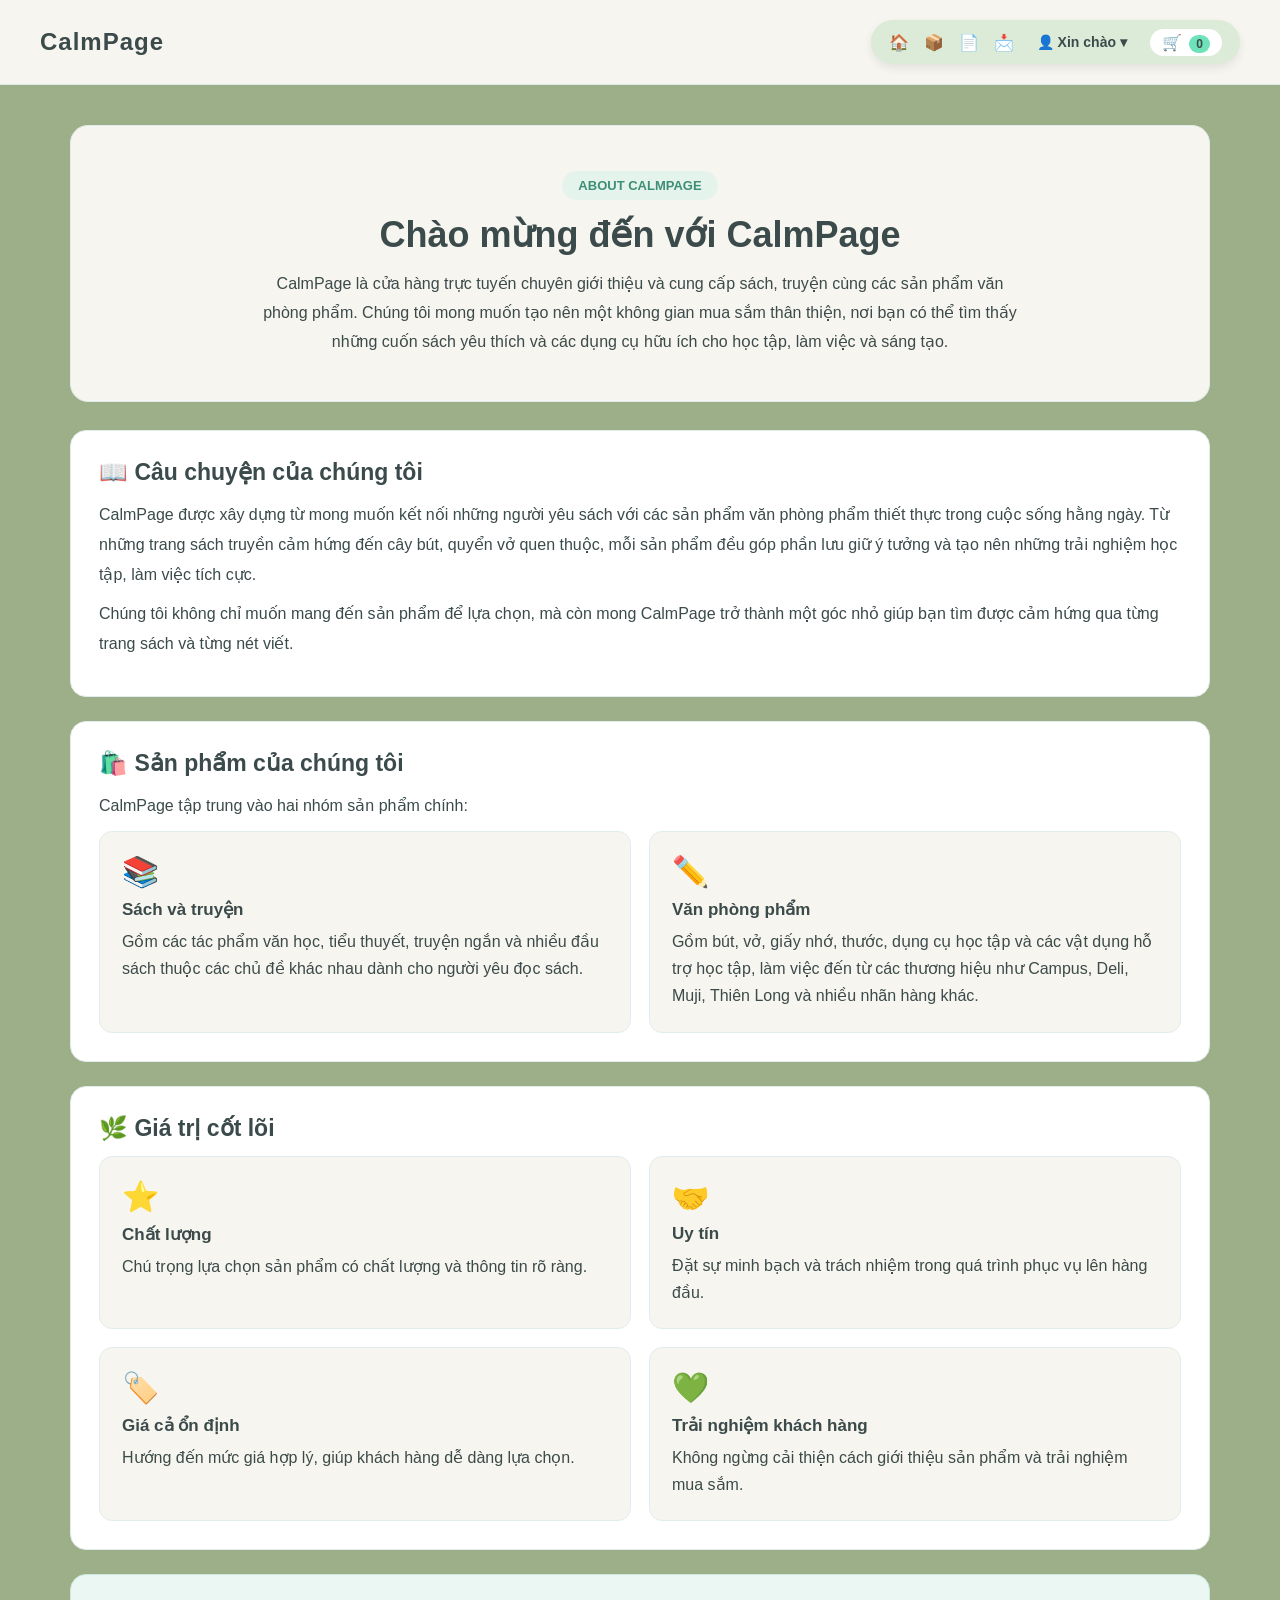
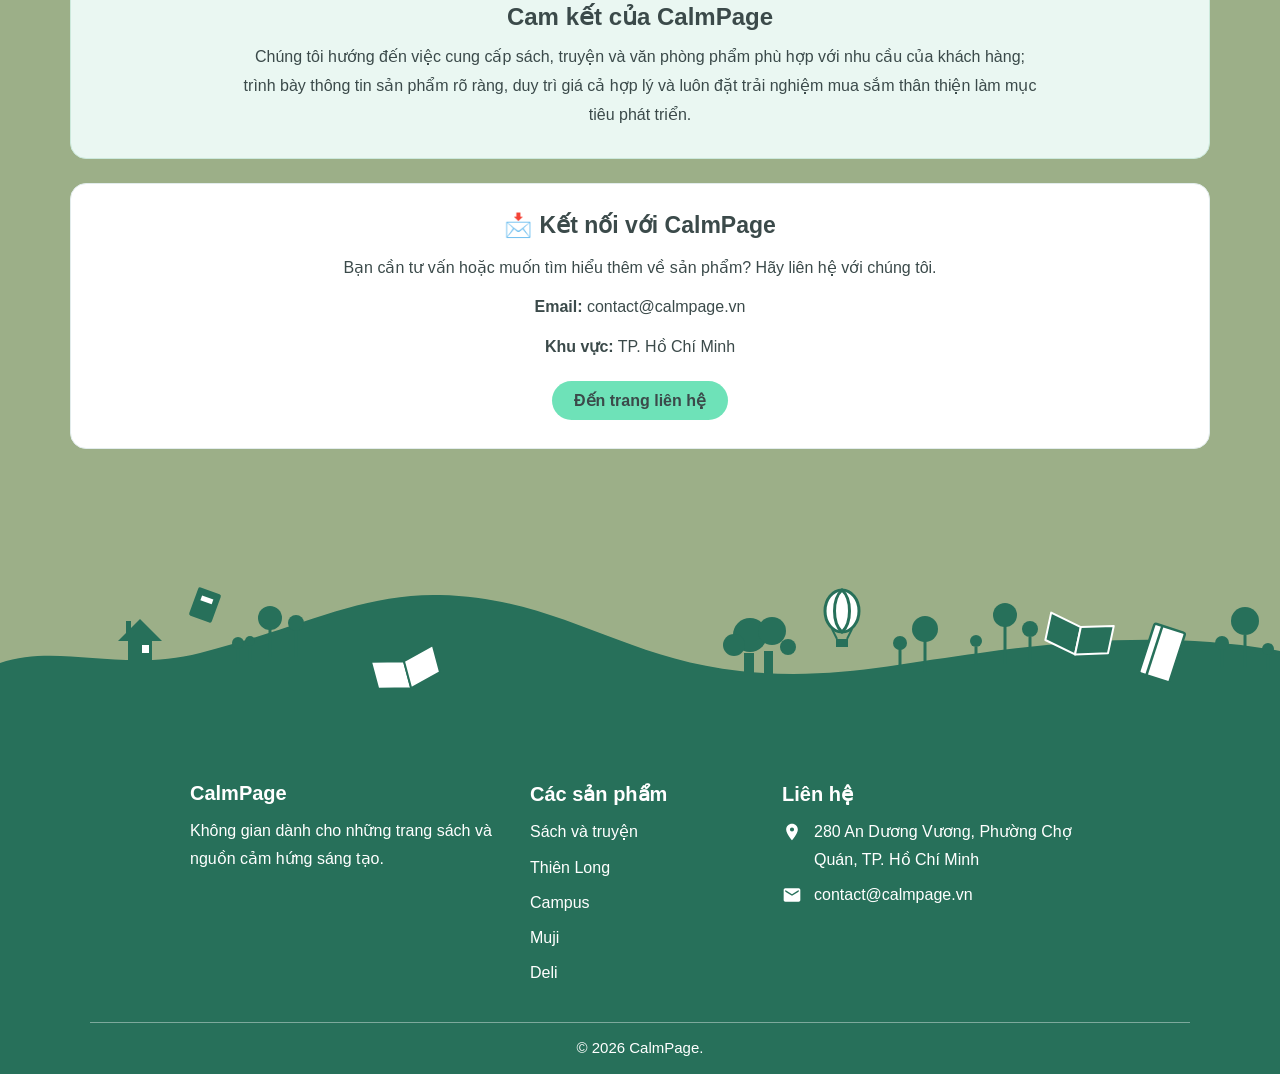
==== commit 0e33fdf9: "Footer và thêm 5 sản phẩm" ====
--- a/about.html
+++ b/about.html
@@ -176,15 +176,131 @@
         </section>
     </main>
     
-    <!-- Footer -->
-    <footer id="chan-trang">
-        <p> <b>CalmPage</b> - Góc văn phòng phẩm và sách chọn lọc</p>
-
-        <p>
-            Địa chỉ: TP. Hồ Chí Minh |
-            Liên hệ: contact@calmpage.vn
-        </p>
-    </footer>
+<!--chân trang-->
+<footer id="chan-trang">
+    <div class="chan-song" aria-hidden="true">
+        <svg viewBox="0 0 1280 200" xmlns="http://www.w3.org/2000/svg">
+            <path fill="currentColor" d="M0 90 C60 70 120 100 200 80 C300 55 360 20 440 22 C560 25 620 85 740 98 C830 108 900 90 980 80 C1080 66 1180 60 1280 78 L1280 200 L0 200 Z"/>
+
+            <rect x="126" y="48" width="5" height="12" fill="currentColor"/>
+            <polygon points="118,68 140,46 162,68" fill="currentColor"/>
+            <rect x="128" y="66" width="24" height="26" fill="currentColor"/>
+            <rect x="142" y="72" width="7" height="8" fill="#fff"/>
+
+            <g transform="translate(205,32) rotate(20)">
+                <rect x="-12" y="-15" width="24" height="30" rx="2" fill="currentColor"/>
+                <rect x="-6" y="-8" width="12" height="5" fill="#fff"/>
+            </g>
+
+            <g stroke="currentColor" stroke-width="3">
+                <line x1="270" y1="52" x2="270" y2="85"/>
+                <line x1="296" y1="56" x2="296" y2="85"/>
+                <line x1="238" y1="76" x2="238" y2="92"/>
+                <line x1="250" y1="74" x2="250" y2="90"/>
+            </g>
+            <g fill="currentColor">
+                <circle cx="270" cy="45" r="12"/>
+                <circle cx="296" cy="50" r="8"/>
+                <circle cx="238" cy="70" r="6"/>
+                <circle cx="250" cy="68" r="5"/>
+            </g>
+
+            <g transform="translate(405,92) rotate(-15)" fill="#fff" stroke="currentColor" stroke-width="2" stroke-linejoin="round">
+                <polygon points="-32,-12 0,-4 0,24 -32,16"/>
+                <polygon points="0,-4 32,-12 32,16 0,24"/>
+            </g>
+
+            <g fill="currentColor">
+                <rect x="744" y="80" width="10" height="34"/>
+                <rect x="764" y="78" width="9" height="30"/>
+                <circle cx="750" cy="62" r="17"/>
+                <circle cx="772" cy="58" r="14"/>
+                <circle cx="734" cy="72" r="11"/>
+                <circle cx="788" cy="74" r="8"/>
+            </g>
+
+            <g fill="#fff" stroke="currentColor" stroke-width="3">
+                <ellipse cx="842" cy="38" rx="17" ry="21"/>
+                <path d="M842 17 C832 26 832 50 842 59 C852 50 852 26 842 17 Z" fill="none"/>
+            </g>
+            <g stroke="currentColor" stroke-width="2">
+                <line x1="832" y1="56" x2="837" y2="66"/>
+                <line x1="852" y1="56" x2="847" y2="66"/>
+            </g>
+            <rect x="836" y="66" width="12" height="8" fill="currentColor"/>
+
+            <g stroke="currentColor" stroke-width="3">
+                <line x1="925" y1="68" x2="925" y2="100"/>
+                <line x1="1005" y1="52" x2="1005" y2="92"/>
+                <line x1="1030" y1="64" x2="1030" y2="92"/>
+                <line x1="976" y1="74" x2="976" y2="92"/>
+                <line x1="900" y1="76" x2="900" y2="95"/>
+            </g>
+            <g fill="currentColor">
+                <circle cx="925" cy="56" r="13"/>
+                <circle cx="1005" cy="42" r="12"/>
+                <circle cx="1030" cy="56" r="8"/>
+                <circle cx="976" cy="68" r="6"/>
+                <circle cx="900" cy="70" r="7"/>
+            </g>
+
+            <g transform="translate(1080,58) rotate(12)" fill="currentColor" stroke="#fff" stroke-width="2" stroke-linejoin="round">
+                <polygon points="-32,-12 0,-4 0,24 -32,16"/>
+                <polygon points="0,-4 32,-12 32,16 0,24"/>
+            </g>
+
+            <g transform="translate(1162,80) rotate(18)" fill="#fff" stroke="currentColor" stroke-width="2.5" stroke-linejoin="round">
+                <rect x="-16" y="-26" width="32" height="52" rx="2"/>
+                <line x1="-8" y1="-26" x2="-8" y2="26"/>
+            </g>
+
+            <g stroke="currentColor" stroke-width="3">
+                <line x1="1245" y1="62" x2="1245" y2="95"/>
+                <line x1="1222" y1="76" x2="1222" y2="95"/>
+                <line x1="1268" y1="82" x2="1268" y2="98"/>
+            </g>
+            <g fill="currentColor">
+                <circle cx="1245" cy="48" r="14"/>
+                <circle cx="1222" cy="70" r="7"/>
+                <circle cx="1268" cy="76" r="6"/>
+            </g>
+        </svg>
+    </div>
+
+    <!-- Chân trang -->
+    <div class="chan-nen">
+        <div class="chan-trang-luoi">
+            <div class="chan-cot">
+                <h4>CalmPage</h4>
+                <p>Không gian dành cho những trang sách và nguồn cảm hứng sáng tạo.</p>
+            </div>
+
+            <div class="chan-cot">
+                <h4>Các sản phẩm</h4>
+                <p>Sách và truyện</p>
+                <p>Thiên Long</p>
+                <p>Campus</p>
+                <p>Muji</p>
+                <p>Deli</p>
+            </div>
+
+            <div class="chan-cot">
+                <h4>Liên hệ</h4>
+                <p class="co-icon">
+                    <svg viewBox="0 0 24 24" aria-hidden="true"><path fill="currentColor" d="M12 2C8.13 2 5 5.13 5 9c0 5.25 7 13 7 13s7-7.75 7-13c0-3.87-3.13-7-7-7zm0 9.5a2.5 2.5 0 0 1 0-5 2.5 2.5 0 0 1 0 5z"/></svg>
+                    <span>280 An Dương Vương, Phường Chợ Quán, TP. Hồ Chí Minh</span>
+                </p>
+                <a class="co-icon" href="mailto:contact@calmpage.vn">
+                    <svg viewBox="0 0 24 24" aria-hidden="true"><path fill="currentColor" d="M20 4H4c-1.1 0-1.99.9-1.99 2L2 18c0 1.1.9 2 2 2h16c1.1 0 2-.9 2-2V6c0-1.1-.9-2-2-2zm0 4l-8 5-8-5V6l8 5 8-5v2z"/></svg>
+                    <span>contact@calmpage.vn</span>
+                </a>
+            </div>
+        </div>
+
+        <p class="ban-quyen">© 2026 CalmPage.</p>
+    </div>
+</footer>
+    
     <!-- Đăng nhập / đăng ký -->
     <div id="hop-thoai-auth" class="lop-phu-modal">
 
--- a/css/style.css
+++ b/css/style.css
@@ -26,6 +26,11 @@
     scroll-behavior: smooth;/*lam viec cuon tro nen muot ma*/
 }
 
+html {
+    background-color: #27705a;  
+    overscroll-behavior-y: none; 
+}
+
 body{
     background-color: var(--cay-xo-thom);
     color : var(--xanh-dam);
@@ -358,15 +363,90 @@
 
 /* --phần chân trang-- */
 #chan-trang {
-    background-color: #FFFFFF;
-    border-top: 1px solid #DCE7E7;
-    text-align: center;
-    padding: 28px 20px;
-    line-height: 1.8;
+    --mau-chan: #27705a;
     margin-top: auto;
-}
-/*kết thúc trang sau */
-
+    padding-top: 40px;
+    color: #FFFFFF;
+}
+
+/* hình đồi */
+.chan-song {
+    color: var(--mau-chan);
+    line-height: 0;
+}
+
+.chan-song svg {
+    display: block;
+    width: 100%;
+    height: auto;
+}
+
+/* nền xanh + nội dung */
+.chan-nen {
+    background-color: var(--mau-chan);
+    margin-top: -1px;
+    padding: 10px 20px 18px;
+}
+
+.chan-trang-luoi {
+    max-width: 900px;
+    margin: 0 auto;
+    display: grid;
+    grid-template-columns: 1.4fr 1fr 1.4fr;
+    gap: 32px;
+    text-align: left;
+}
+
+.chan-cot h4 {
+    margin-bottom: 12px;
+    font-size: 20px;
+    font-weight: bold;
+}
+
+.chan-cot p,
+.chan-cot a {
+    display: block;
+    margin-bottom: 8px;
+    font-size: 16px;
+    line-height: 1.7;
+    color: #FFFFFF;
+    text-decoration: none;
+}
+
+.chan-cot a:hover {
+    text-decoration: underline;
+}
+
+/* icon trước địa chỉ và email */
+.chan-cot .co-icon {
+    display: flex;
+    align-items: flex-start;
+    gap: 12px;
+}
+
+.chan-cot .co-icon svg {
+    flex-shrink: 0;
+    width: 20px;
+    height: 20px;
+    margin-top: 4px;
+}
+
+.ban-quyen {
+    max-width: 1100px;
+    margin: 28px auto 0;
+    padding-top: 16px;
+    border-top: 1px solid rgba(255, 255, 255, 0.4);
+    text-align: center;
+    font-size: 15px;
+    color: #FFFFFF;
+}
+
+@media (max-width: 700px) {
+    .chan-trang-luoi {
+        grid-template-columns: 1fr;
+        gap: 20px;
+    }
+}
 
 /* --- POPUP ĐĂNG NHẬP / ĐĂNG KÝ --- */
 .lop-phu-modal {
@@ -497,7 +577,7 @@
     background-color: var(--xanh-pastel);
     border-color: var(--xanh-pastel);
     color: #1f2d2d;
-    box-shadow: 0 2px 8px rgab (110, 226, 184, 0.4);
+    box-shadow: 0 2px 8px rgba(110, 226, 184, 0.4);
 }
 
 #danh-sach-sp.luoi-tat-ca-sp {
@@ -505,7 +585,7 @@
     grid-template-columns: repeat(4, minmax(0, 1fr)) ;
     gap: 24px ;
     margin-top: 25px ;
-    width: 100% !;
+    width: 100%;
 }
 
 /* Thẻ sản phẩm co giãn chuẩn, căn nút bấm thẳng hàng dưới đáy */
@@ -1037,6 +1117,7 @@
         grid-template-columns: 1fr;
     }
 }
+
 #trang-about {
     max-width: 1200px;
     margin: 40px auto 60px;
@@ -1201,4 +1282,47 @@
     .about-grid {
         grid-template-columns: 1fr;
     }
+}
+
+@media (max-width: 1000px) {
+    #danh-sach-sp.luoi-tat-ca-sp {
+        grid-template-columns: repeat(2, minmax(0, 1fr));
+    }
+}
+
+@media (max-width: 550px) {
+    #danh-sach-sp.luoi-tat-ca-sp {
+        grid-template-columns: 1fr;
+    }
+}
+
+.product-pages {
+    display: flex;
+    justify-content: center;
+    align-items: center;
+    gap: 8px;
+    margin-top: 28px;
+    flex-wrap: wrap;
+}
+
+.product-page-button {
+    padding: 8px 14px;
+    border: 1px solid #cbdada;
+    background-color: var(--off-white);
+    color: var(--xanh-dam);
+    border-radius: 20px;
+    cursor: pointer;
+    font-weight: 600;
+    transition: 0.25s;
+}
+
+.product-page-button:hover {
+    background-color: var(--xanh-bac-ha);
+}
+
+.product-page-button.current-page {
+    background-color: var(--xanh-pastel);
+    border-color: var(--xanh-pastel);
+    color: #1f2d2d;
+    box-shadow: 0 2px 8px rgba(110, 226, 184, 0.4);
 }
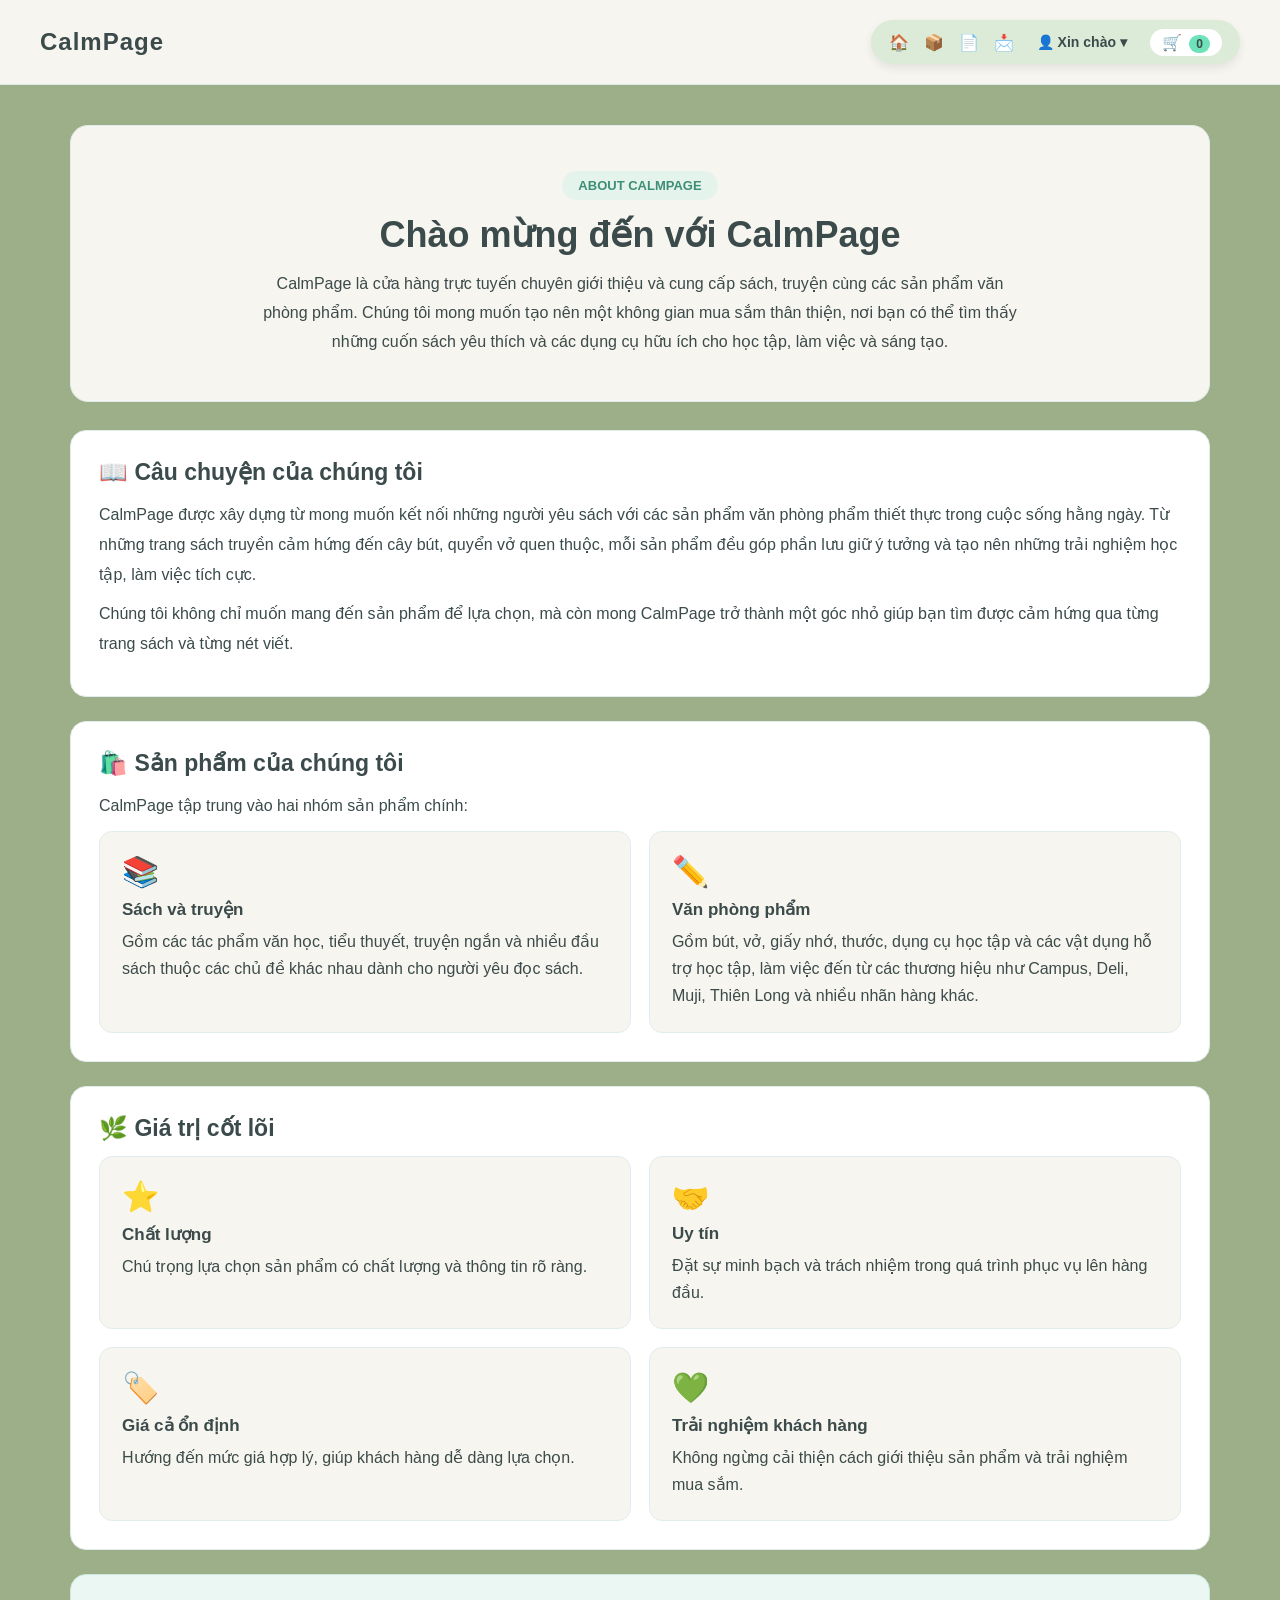
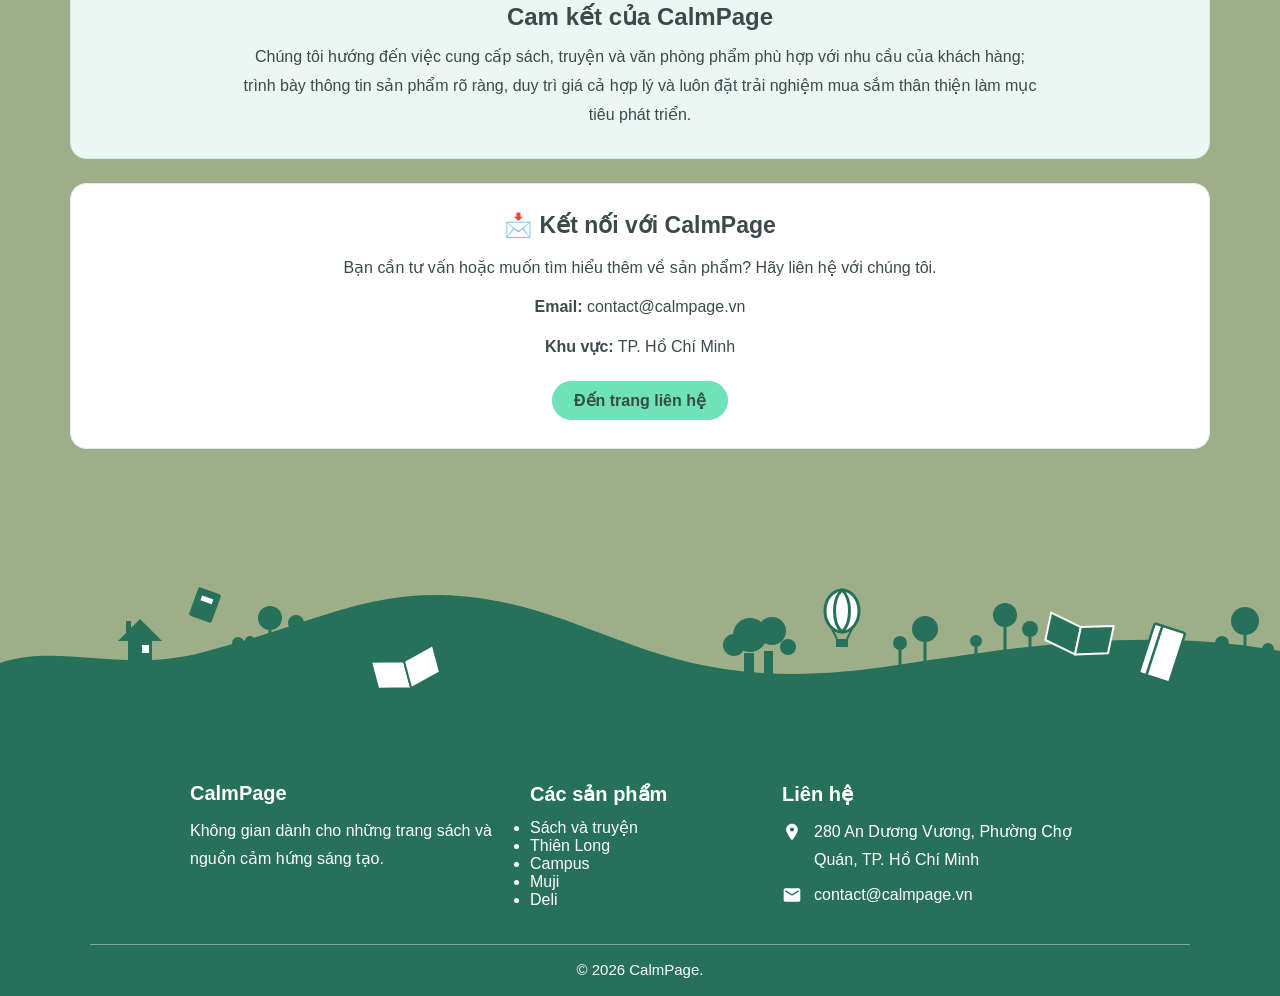
==== commit 24b0e511: "sua giao dien dau trang, dan deal soc và clbst, them cham tron cho danh muc o chan trang, them quen " ====
--- a/about.html
+++ b/about.html
@@ -275,15 +275,17 @@
                 <p>Không gian dành cho những trang sách và nguồn cảm hứng sáng tạo.</p>
             </div>
 
-            <div class="chan-cot">
+           <div class="chan-cot">
                 <h4>Các sản phẩm</h4>
-                <p>Sách và truyện</p>
-                <p>Thiên Long</p>
-                <p>Campus</p>
-                <p>Muji</p>
-                <p>Deli</p>
-            </div>
-
+                <ul>
+                    <li>Sách và truyện</li>
+                    <li>Thiên Long</li>
+                    <li>Campus</li>
+                    <li>Muji</li>
+                    <li>Deli</li>
+                </ul>
+            </div>
+            
             <div class="chan-cot">
                 <h4>Liên hệ</h4>
                 <p class="co-icon">
@@ -338,6 +340,10 @@
                         id="nut-gui-form">
                     Đăng nhập
                 </button>
+
+                 <p class="dong-chuyen-auth" id="chuyen-che-do-auth">
+                   Chưa có tài khoản? <a href="#" onclick="moForm('dang-ky'); return false;">Đăng ký ngay</a>
+               </p>
             </form>
         </div>
     </div>
--- a/css/style.css
+++ b/css/style.css
@@ -62,6 +62,7 @@
     gap: 22px;
     padding: 12px;
     z-index: 1;
+    pointer-events: none;
 }
 
 .o-nen {
@@ -76,33 +77,9 @@
     height: 100%;
     object-fit: cover;
     opacity: 0.35; /* Làm mờ nhẹ mặc định để chữ slogan ở giữa dễ đọc */
-    transition: transform 0.4s ease, opacity 0.4s ease;
-}
-
-/* Thẻ tên sản phẩm ẩn sẵn ở đáy ô vuông */
-.ten-sp-nen {
-    position: absolute;
-    bottom: 0;
-    left: 0;
-    right: 0;
-    background-color: var(--tim-tu-dinh-huong);
-    color: #FFFFFF;
-    font-size: 13px;
-    padding: 6px 10px;
-    text-align: center;
-    transform: translateY(100%); /* Giấu xuống dưới khung */
-    transition: transform 0.3s ease;
-}
-
-/* HIỆU ỨNG KHI RÊ CHUỘT VÀO TỪNG Ô VUÔNG */
-.o-nen:hover img {
-    opacity: 1; /* Sáng rõ ảnh lên */
-    transform: scale(1.08); /* Phóng to nhẹ */
-}
-
-.o-nen:hover .ten-sp-nen {
-    transform: translateY(0); /* Trượt tên sản phẩm lên */
-}
+}
+
+
 
 /* --- CÁC THÀNH PHẦN NỔI LÊN TRÊN (z-index: 2) --- */
 #thanh-tren,
@@ -225,6 +202,23 @@
     border-radius: 20px;
 }
 
+.dong-chuyen-auth {
+    text-align: center;
+    margin-top: 14px;
+    font-size: 13.5px;
+    color: var(--xanh-dam);
+}
+
+.dong-chuyen-auth a {
+    color: #2b7a62;
+    font-weight: 700;
+    text-decoration: none;
+}
+
+.dong-chuyen-auth a:hover {
+    text-decoration: underline;
+}
+
 /* Slogan & nút Shop now ở giữa */
 .noi-dung-chinh {
     position: relative;
@@ -325,7 +319,7 @@
 .hang-5-sp {
     display: grid;
     grid-template-columns: repeat(5, 1fr);
-    gap: 55px;
+    gap: 35px;
 }
 
 .o-sp {
@@ -335,6 +329,11 @@
     padding: 12px;
     text-align: center;
     transition: 0.3s;
+}
+.hang-5-sp .o-sp {
+    display: flex;
+    flex-direction: column;
+    justify-content: space-between;
 }
 
 .o-sp:hover {
@@ -446,6 +445,33 @@
         grid-template-columns: 1fr;
         gap: 20px;
     }
+}
+/* --- giá sốc */
+.khung-gia-deal {
+    display: flex;
+    align-items: center;
+    justify-content: center;
+    gap: 6px;
+    flex-wrap: wrap;
+    margin: 4px 0;
+}
+
+.gia-goc {
+    font-size: 13px;
+    color: #8c9e9e;
+    text-decoration: line-through;
+}
+
+.mui-ten-deal {
+    font-size: 12px;
+    color: var(--do-ca-chua);
+    font-weight: bold;
+}
+
+.gia.gia-giam {
+    color: var(--do-ca-chua);
+    font-size: 15px;
+    font-weight: 800;
 }
 
 /* --- POPUP ĐĂNG NHẬP / ĐĂNG KÝ --- */
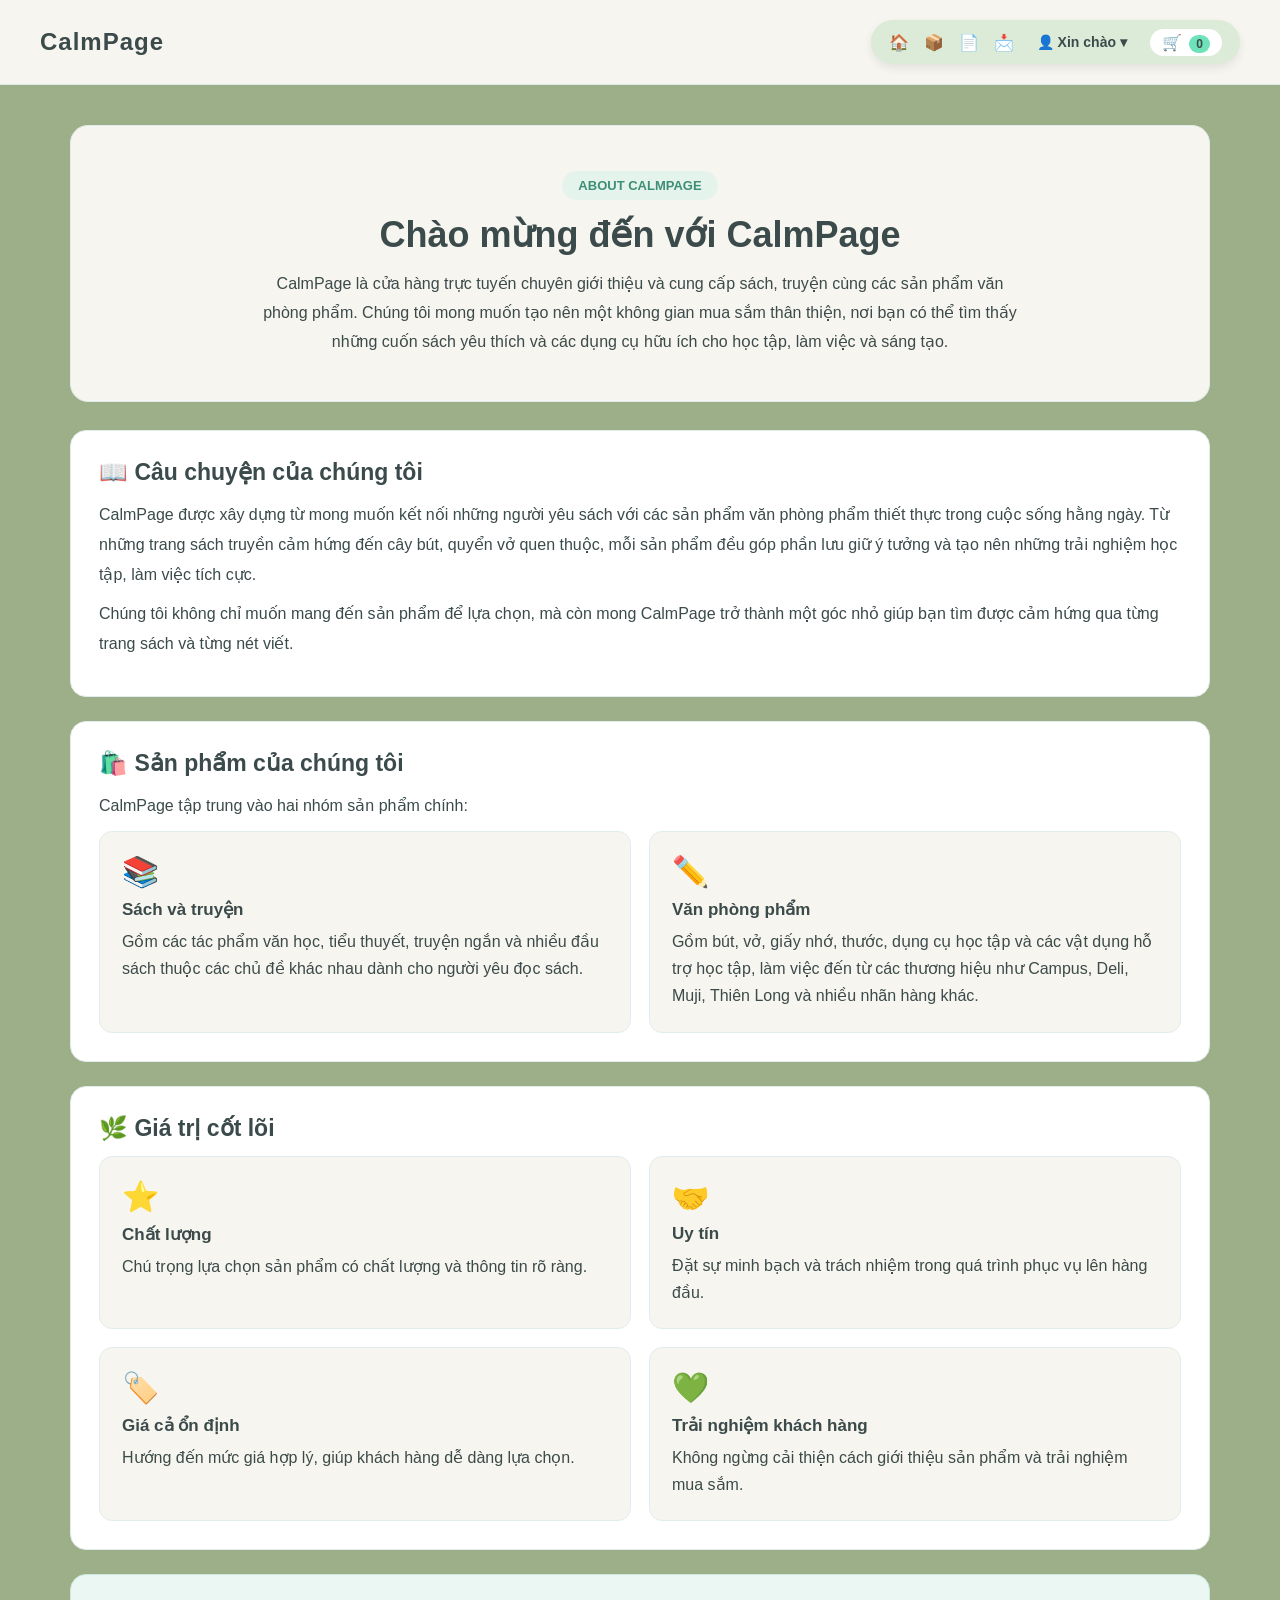
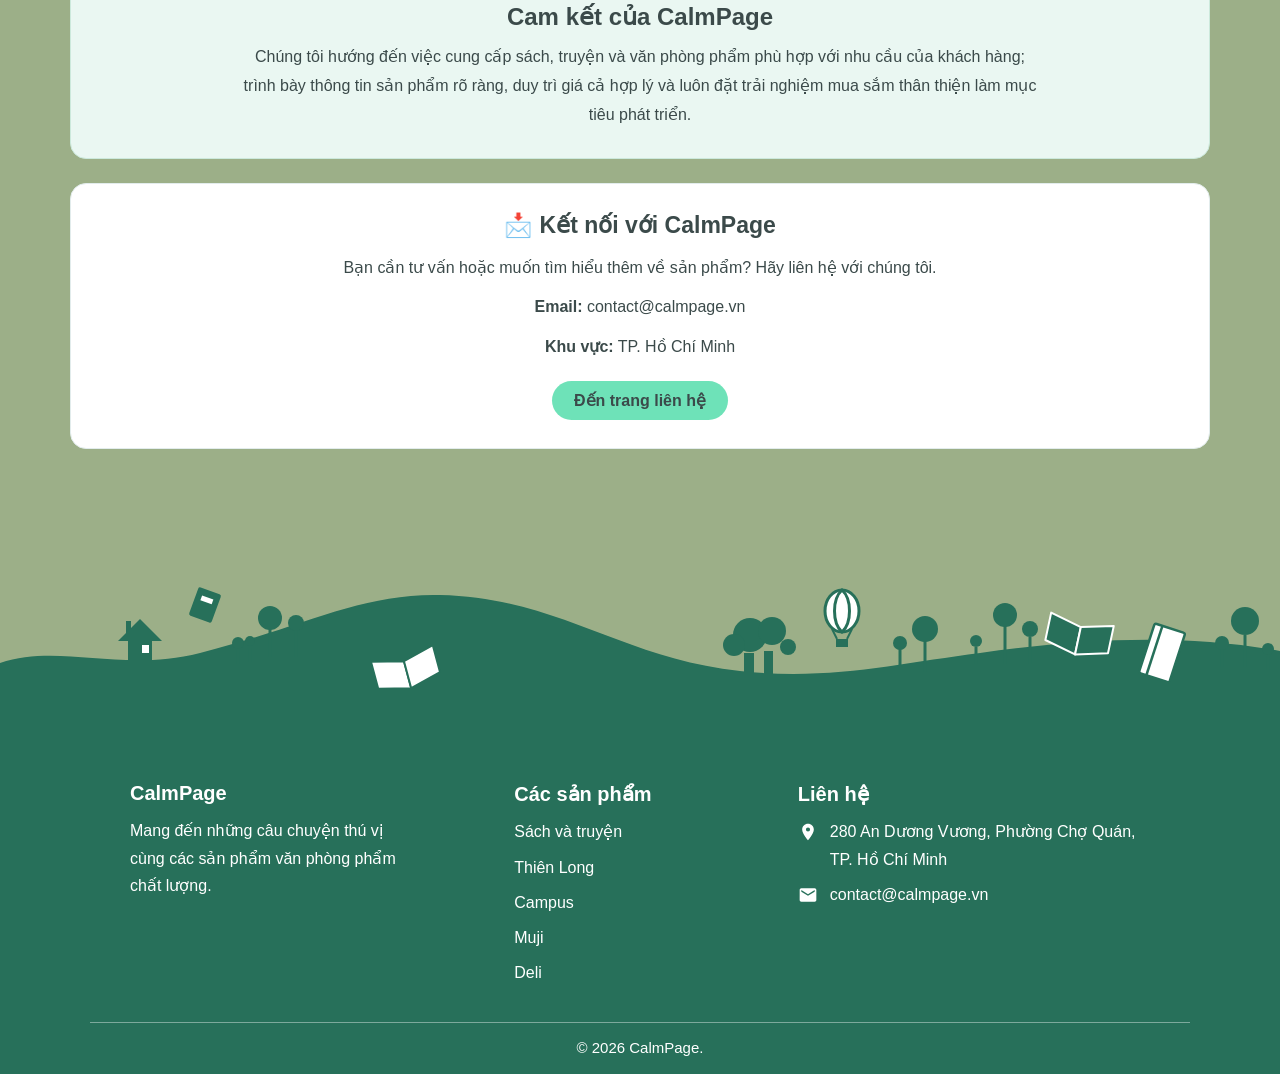
==== commit cde7ac41: "Sua footer" ====
--- a/about.html
+++ b/about.html
@@ -272,20 +272,18 @@
         <div class="chan-trang-luoi">
             <div class="chan-cot">
                 <h4>CalmPage</h4>
-                <p>Không gian dành cho những trang sách và nguồn cảm hứng sáng tạo.</p>
-            </div>
-
-           <div class="chan-cot">
+                <p>Mang đến những câu chuyện thú vị cùng các sản phẩm văn phòng phẩm chất lượng.</p>
+            </div>
+
+            <div class="chan-cot">
                 <h4>Các sản phẩm</h4>
-                <ul>
-                    <li>Sách và truyện</li>
-                    <li>Thiên Long</li>
-                    <li>Campus</li>
-                    <li>Muji</li>
-                    <li>Deli</li>
-                </ul>
-            </div>
-            
+                <p>Sách và truyện</p>
+                <p>Thiên Long</p>
+                <p>Campus</p>
+                <p>Muji</p>
+                <p>Deli</p>
+            </div>
+
             <div class="chan-cot">
                 <h4>Liên hệ</h4>
                 <p class="co-icon">
--- a/css/style.css
+++ b/css/style.css
@@ -62,7 +62,6 @@
     gap: 22px;
     padding: 12px;
     z-index: 1;
-    pointer-events: none;
 }
 
 .o-nen {
@@ -77,9 +76,33 @@
     height: 100%;
     object-fit: cover;
     opacity: 0.35; /* Làm mờ nhẹ mặc định để chữ slogan ở giữa dễ đọc */
-}
-
-
+    transition: transform 0.4s ease, opacity 0.4s ease;
+}
+
+/* Thẻ tên sản phẩm ẩn sẵn ở đáy ô vuông */
+.ten-sp-nen {
+    position: absolute;
+    bottom: 0;
+    left: 0;
+    right: 0;
+    background-color: var(--tim-tu-dinh-huong);
+    color: #FFFFFF;
+    font-size: 13px;
+    padding: 6px 10px;
+    text-align: center;
+    transform: translateY(100%); /* Giấu xuống dưới khung */
+    transition: transform 0.3s ease;
+}
+
+/* HIỆU ỨNG KHI RÊ CHUỘT VÀO TỪNG Ô VUÔNG */
+.o-nen:hover img {
+    opacity: 1; /* Sáng rõ ảnh lên */
+    transform: scale(1.08); /* Phóng to nhẹ */
+}
+
+.o-nen:hover .ten-sp-nen {
+    transform: translateY(0); /* Trượt tên sản phẩm lên */
+}
 
 /* --- CÁC THÀNH PHẦN NỔI LÊN TRÊN (z-index: 2) --- */
 #thanh-tren,
@@ -319,7 +342,7 @@
 .hang-5-sp {
     display: grid;
     grid-template-columns: repeat(5, 1fr);
-    gap: 35px;
+    gap: 55px;
 }
 
 .o-sp {
@@ -329,11 +352,6 @@
     padding: 12px;
     text-align: center;
     transition: 0.3s;
-}
-.hang-5-sp .o-sp {
-    display: flex;
-    flex-direction: column;
-    justify-content: space-between;
 }
 
 .o-sp:hover {
@@ -388,12 +406,16 @@
 }
 
 .chan-trang-luoi {
-    max-width: 900px;
+    max-width: 1020px;
     margin: 0 auto;
     display: grid;
     grid-template-columns: 1.4fr 1fr 1.4fr;
     gap: 32px;
     text-align: left;
+}
+
+.chan-cot:first-child {
+    margin-right: 80px;   
 }
 
 .chan-cot h4 {
@@ -445,33 +467,6 @@
         grid-template-columns: 1fr;
         gap: 20px;
     }
-}
-/* --- giá sốc */
-.khung-gia-deal {
-    display: flex;
-    align-items: center;
-    justify-content: center;
-    gap: 6px;
-    flex-wrap: wrap;
-    margin: 4px 0;
-}
-
-.gia-goc {
-    font-size: 13px;
-    color: #8c9e9e;
-    text-decoration: line-through;
-}
-
-.mui-ten-deal {
-    font-size: 12px;
-    color: var(--do-ca-chua);
-    font-weight: bold;
-}
-
-.gia.gia-giam {
-    color: var(--do-ca-chua);
-    font-size: 15px;
-    font-weight: 800;
 }
 
 /* --- POPUP ĐĂNG NHẬP / ĐĂNG KÝ --- */
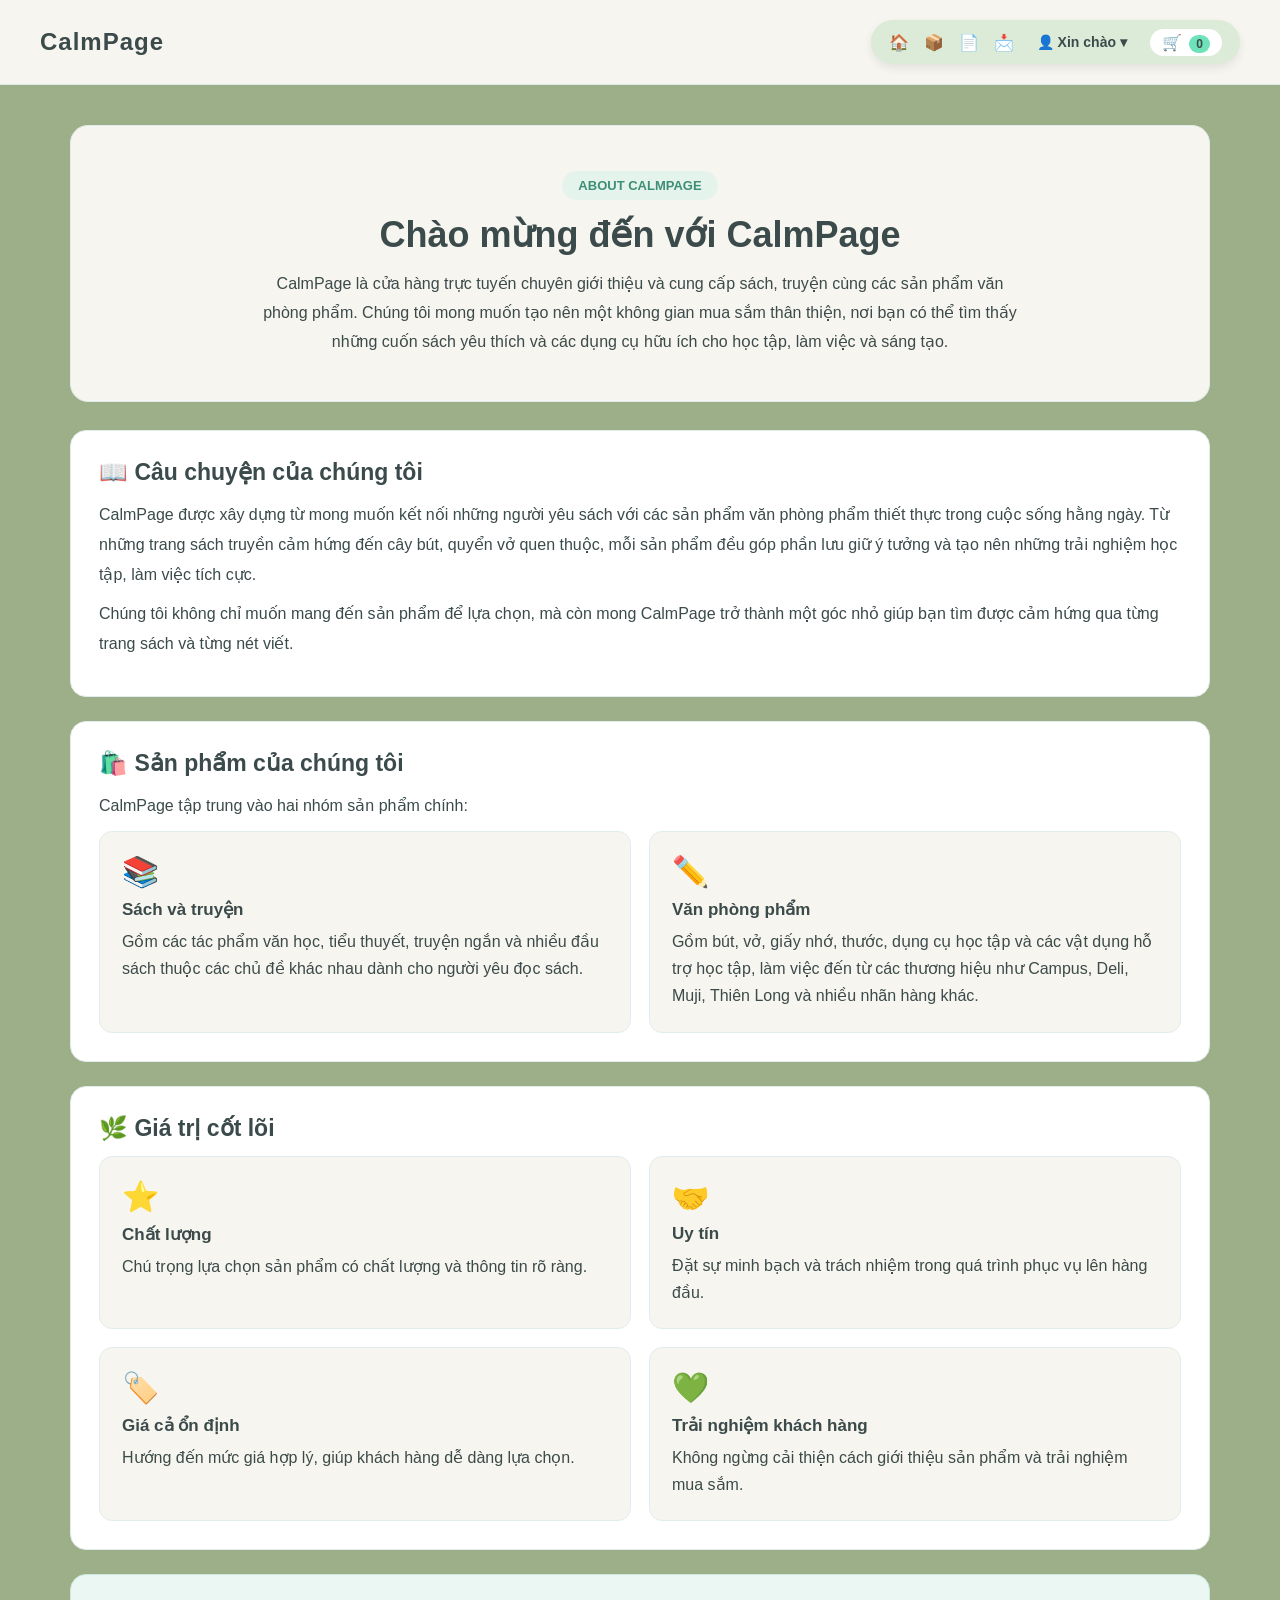
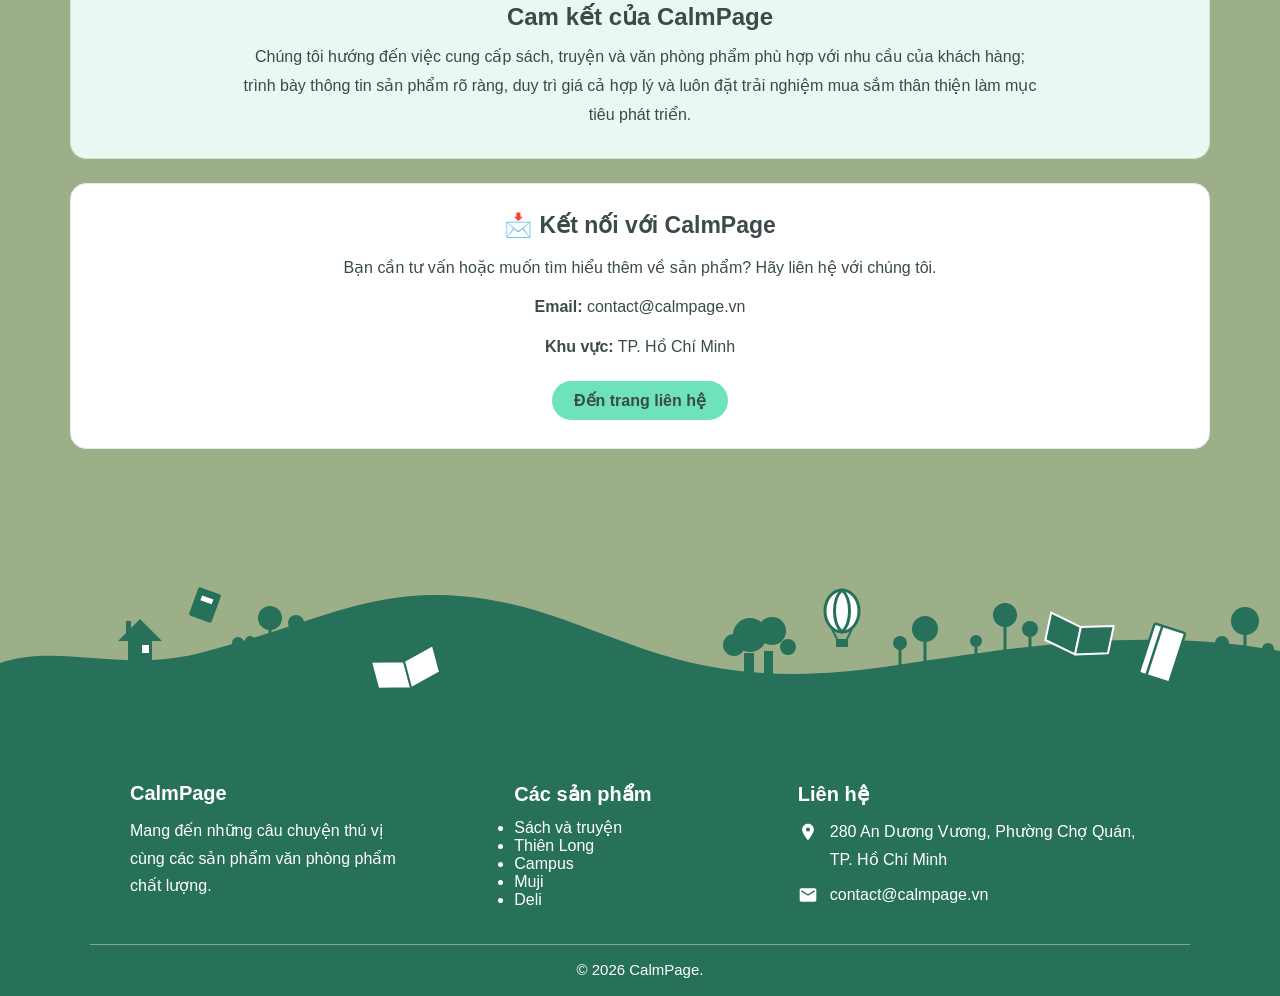
==== commit 87caacb5: "Merge branch 'main' of https://github.com/tdzat2407/Stationery-Store" ====
--- a/about.html
+++ b/about.html
@@ -275,15 +275,17 @@
                 <p>Mang đến những câu chuyện thú vị cùng các sản phẩm văn phòng phẩm chất lượng.</p>
             </div>
 
-            <div class="chan-cot">
+           <div class="chan-cot">
                 <h4>Các sản phẩm</h4>
-                <p>Sách và truyện</p>
-                <p>Thiên Long</p>
-                <p>Campus</p>
-                <p>Muji</p>
-                <p>Deli</p>
-            </div>
-
+                <ul>
+                    <li>Sách và truyện</li>
+                    <li>Thiên Long</li>
+                    <li>Campus</li>
+                    <li>Muji</li>
+                    <li>Deli</li>
+                </ul>
+            </div>
+            
             <div class="chan-cot">
                 <h4>Liên hệ</h4>
                 <p class="co-icon">
--- a/css/style.css
+++ b/css/style.css
@@ -62,6 +62,7 @@
     gap: 22px;
     padding: 12px;
     z-index: 1;
+    pointer-events: none;
 }
 
 .o-nen {
@@ -76,33 +77,9 @@
     height: 100%;
     object-fit: cover;
     opacity: 0.35; /* Làm mờ nhẹ mặc định để chữ slogan ở giữa dễ đọc */
-    transition: transform 0.4s ease, opacity 0.4s ease;
-}
-
-/* Thẻ tên sản phẩm ẩn sẵn ở đáy ô vuông */
-.ten-sp-nen {
-    position: absolute;
-    bottom: 0;
-    left: 0;
-    right: 0;
-    background-color: var(--tim-tu-dinh-huong);
-    color: #FFFFFF;
-    font-size: 13px;
-    padding: 6px 10px;
-    text-align: center;
-    transform: translateY(100%); /* Giấu xuống dưới khung */
-    transition: transform 0.3s ease;
-}
-
-/* HIỆU ỨNG KHI RÊ CHUỘT VÀO TỪNG Ô VUÔNG */
-.o-nen:hover img {
-    opacity: 1; /* Sáng rõ ảnh lên */
-    transform: scale(1.08); /* Phóng to nhẹ */
-}
-
-.o-nen:hover .ten-sp-nen {
-    transform: translateY(0); /* Trượt tên sản phẩm lên */
-}
+}
+
+
 
 /* --- CÁC THÀNH PHẦN NỔI LÊN TRÊN (z-index: 2) --- */
 #thanh-tren,
@@ -342,7 +319,7 @@
 .hang-5-sp {
     display: grid;
     grid-template-columns: repeat(5, 1fr);
-    gap: 55px;
+    gap: 35px;
 }
 
 .o-sp {
@@ -352,6 +329,11 @@
     padding: 12px;
     text-align: center;
     transition: 0.3s;
+}
+.hang-5-sp .o-sp {
+    display: flex;
+    flex-direction: column;
+    justify-content: space-between;
 }
 
 .o-sp:hover {
@@ -467,6 +449,33 @@
         grid-template-columns: 1fr;
         gap: 20px;
     }
+}
+/* --- giá sốc */
+.khung-gia-deal {
+    display: flex;
+    align-items: center;
+    justify-content: center;
+    gap: 6px;
+    flex-wrap: wrap;
+    margin: 4px 0;
+}
+
+.gia-goc {
+    font-size: 13px;
+    color: #8c9e9e;
+    text-decoration: line-through;
+}
+
+.mui-ten-deal {
+    font-size: 12px;
+    color: var(--do-ca-chua);
+    font-weight: bold;
+}
+
+.gia.gia-giam {
+    color: var(--do-ca-chua);
+    font-size: 15px;
+    font-weight: 800;
 }
 
 /* --- POPUP ĐĂNG NHẬP / ĐĂNG KÝ --- */
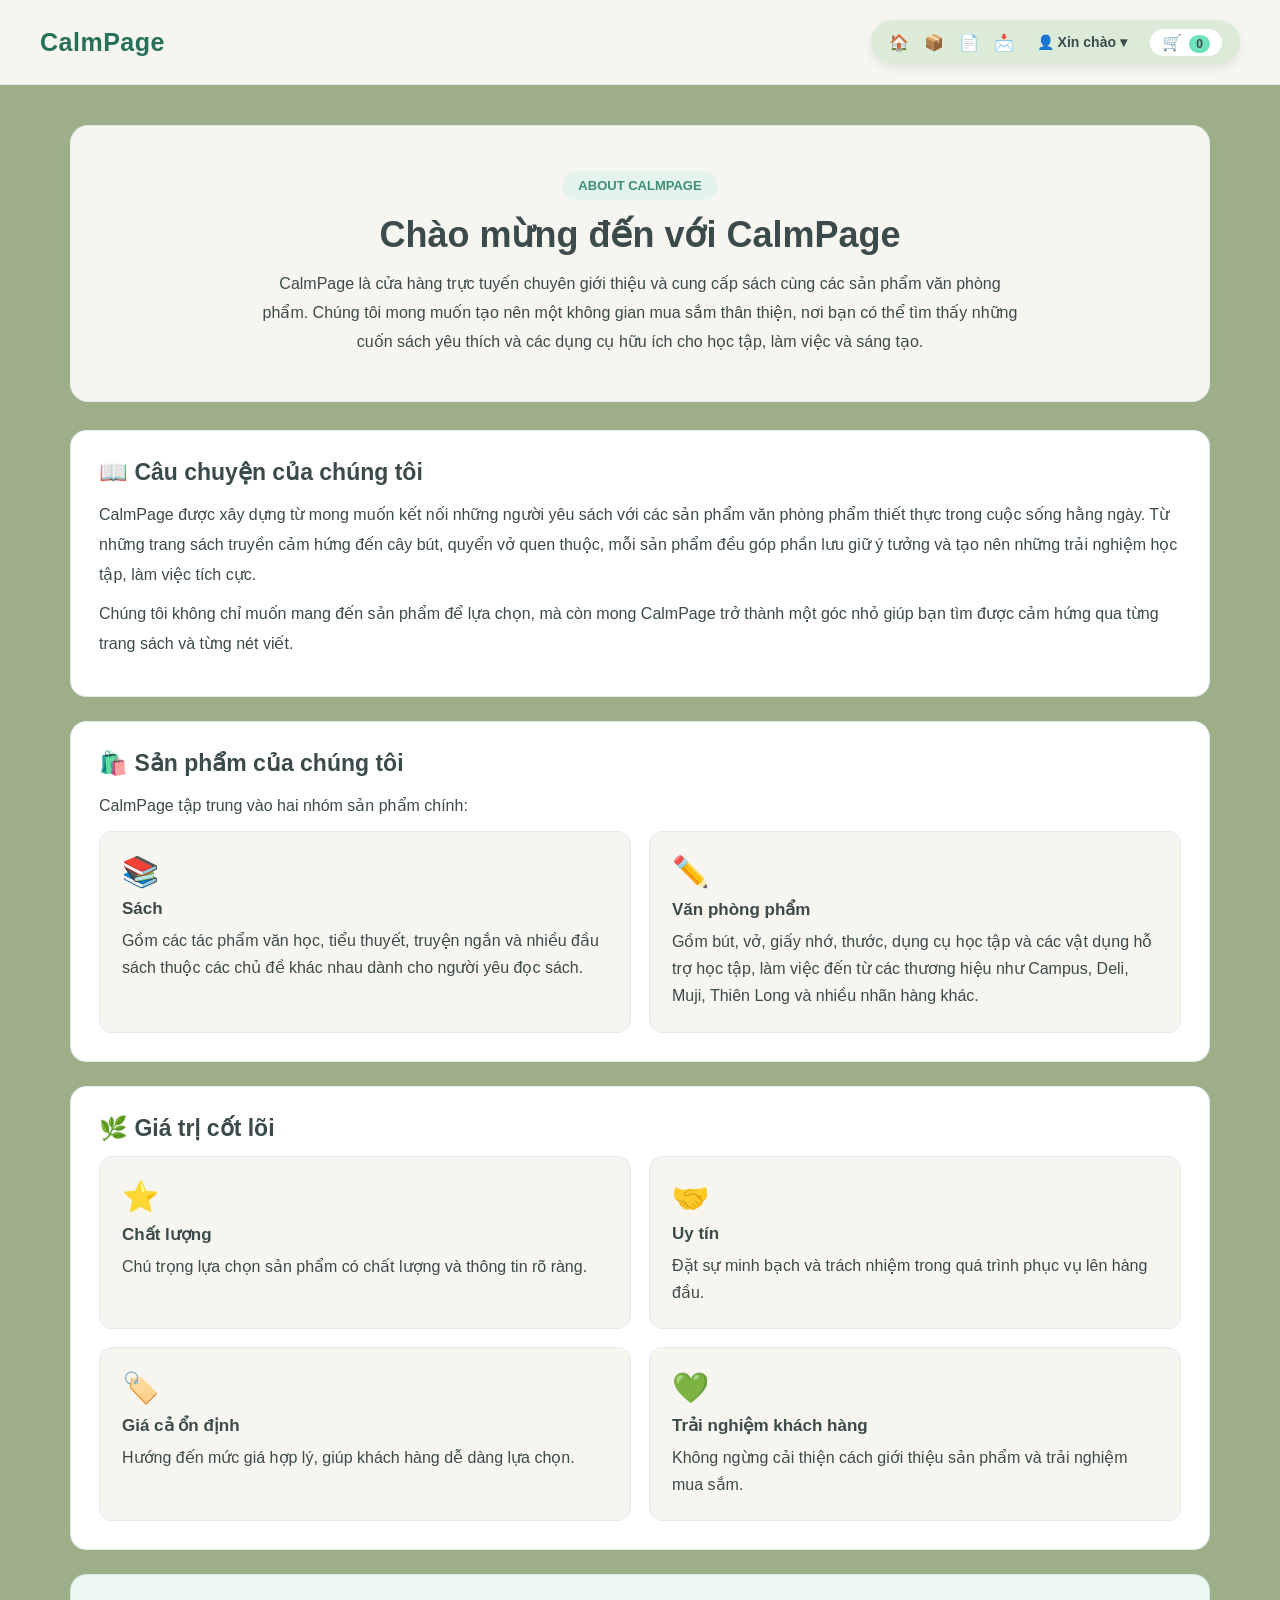
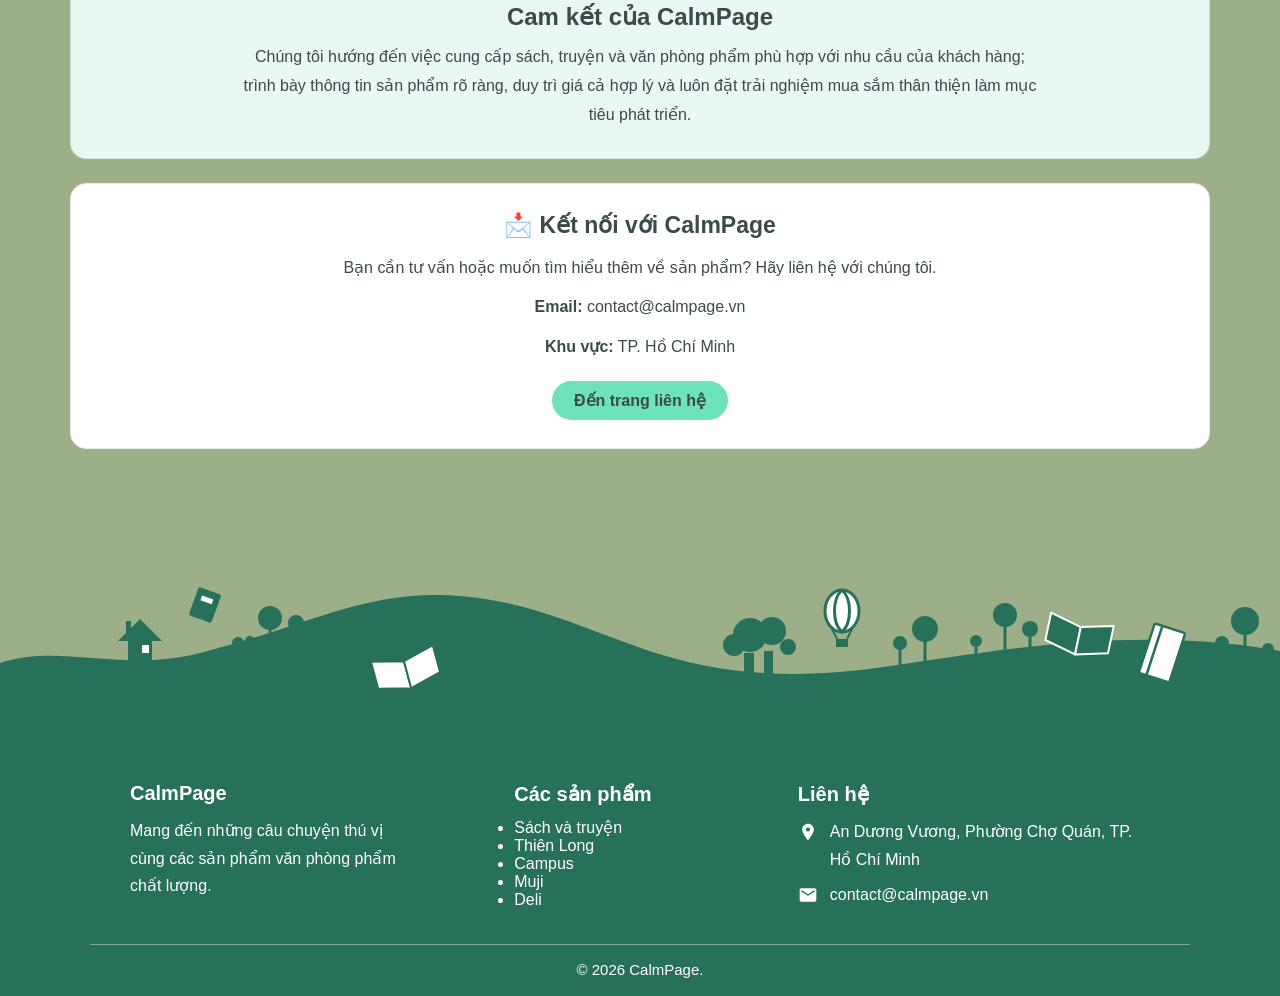
==== commit 50240680: "thay doi ngon tu cho mot so trang, van de dia chi cho chan trang. chuan hoa tieng viet cho trang lie" ====
--- a/about.html
+++ b/about.html
@@ -45,7 +45,7 @@
             <h1>Chào mừng đến với CalmPage</h1>
             <p>
                 CalmPage là cửa hàng trực tuyến chuyên giới thiệu và cung cấp
-                sách, truyện cùng các sản phẩm văn phòng phẩm.
+                sách cùng các sản phẩm văn phòng phẩm.
                 Chúng tôi mong muốn tạo nên một không gian mua sắm thân thiện,
                 nơi bạn có thể tìm thấy những cuốn sách yêu thích và các dụng cụ
                 hữu ích cho học tập, làm việc và sáng tạo.
@@ -82,7 +82,7 @@
                 <article class="about-the">
                     <div class="about-bieu-tuong">📚</div>
 
-                    <h3>Sách và truyện</h3>
+                    <h3>Sách</h3>
                     <p>
                         Gồm các tác phẩm văn học, tiểu thuyết, truyện ngắn
                         và nhiều đầu sách thuộc các chủ đề khác nhau
@@ -290,7 +290,7 @@
                 <h4>Liên hệ</h4>
                 <p class="co-icon">
                     <svg viewBox="0 0 24 24" aria-hidden="true"><path fill="currentColor" d="M12 2C8.13 2 5 5.13 5 9c0 5.25 7 13 7 13s7-7.75 7-13c0-3.87-3.13-7-7-7zm0 9.5a2.5 2.5 0 0 1 0-5 2.5 2.5 0 0 1 0 5z"/></svg>
-                    <span>280 An Dương Vương, Phường Chợ Quán, TP. Hồ Chí Minh</span>
+                    <span>An Dương Vương, Phường Chợ Quán, TP. Hồ Chí Minh</span>
                 </p>
                 <a class="co-icon" href="mailto:contact@calmpage.vn">
                     <svg viewBox="0 0 24 24" aria-hidden="true"><path fill="currentColor" d="M20 4H4c-1.1 0-1.99.9-1.99 2L2 18c0 1.1.9 2 2 2h16c1.1 0 2-.9 2-2V6c0-1.1-.9-2-2-2zm0 4l-8 5-8-5V6l8 5 8-5v2z"/></svg>
@@ -368,6 +368,6 @@
     </div>
 </div>
 
-    <script src="js/main.js"></script>
+    <script src="js/main.js" defer></script>
 </body>
 </html>
--- a/css/style.css
+++ b/css/style.css
@@ -79,8 +79,6 @@
     opacity: 0.35; /* Làm mờ nhẹ mặc định để chữ slogan ở giữa dễ đọc */
 }
 
-
-
 /* --- CÁC THÀNH PHẦN NỔI LÊN TRÊN (z-index: 2) --- */
 #thanh-tren,
 .nut-xuong {
@@ -99,21 +97,28 @@
 /* Bật lại khả năng bấm chuột cho riêng nút Shop now */
 .nut-shop-now {
     pointer-events: auto;
-
     display: inline-block;
     text-decoration: none;
-    color: var(--cam-dao);
-    background-color: var(--nen-trang);
-    font-weight: bold;
-    padding: 10px 28px;
-    border: 2px solid var(--cam-dao);
-    border-radius: 25px;
-    transition: 0.3s;
-}
+    background-color: #27705a;
+    color: #FFFFFF;
+    font-weight: 700;
+    font-size: 15px;
+    letter-spacing: 0.5px;
+    padding: 12px 34px;
+    border: 2px solid #27705a;
+    border-radius: 999px;
+    box-shadow: 0 6px 18px rgba(39, 112, 90, 0.28);
+    transition: all 0.25s ease;
+}
+
 .nut-shop-now:hover {
-    background-color: var(--cam-dao);
-    color: #FFFFFF;
-}
+    background-color: var(--xanh-pastel);
+    border-color: var(--xanh-pastel);
+    color: var(--xanh-dam);
+    transform: translateY(-2px);
+    box-shadow: 0 8px 22px rgba(110, 226, 184, 0.45);
+}
+
 /* Header trên cùng */
 #thanh-tren {
     display: flex;
@@ -122,9 +127,10 @@
 }
 
 .ten-shop {
-    font-size: 24px;
-    font-weight: bold;
-    letter-spacing: 1px;
+    font-size: 25px;
+    font-weight: 800;
+    letter-spacing: 0.5px;
+    color: #27705a;
 }
 /* Khung bọc nút Xin chào */
 .hop-tai-khoan {
@@ -941,11 +947,11 @@
 }
 /*trang contact */
 #contact-us {
-    height : calc(25 - 25);
+    min-height: 220px;
     display: flex;
     flex-direction: column;
     justify-content: space-between;
-    padding: 25px 40px;
+    padding: 25px 40px 35px;
     position: relative;
     overflow: hidden;
     background-color: #ffffff;
@@ -957,7 +963,7 @@
     margin: 20px auto 0;
     padding: 10px 26px;
     background-color: #333333;
-    color: #ffffff;
+    color: var(--off-white);
     text-decoration: none;
     font-weight: 600;
     font-size: 15px;
@@ -971,8 +977,8 @@
     margin: 0 auto;
     padding: 40px 24px 72px;
     display: grid;
-    grid-template-columns: 1.75fr 0.85fr;
-    gap: 72px;
+    grid-template-columns: 1.65fr 1fr;
+    gap: 64px;
     align-items: start;
 }
 
@@ -1022,7 +1028,7 @@
     max-width: 100%;
     box-sizing: border-box;
     border: 1.5px solid var(--xanh-dam);
-    background-color: var(--nen-trang);
+    background-color: var(--off-white);
     color: var(--xanh-dam);
     font-size: 14px;
     outline: none;
@@ -1030,23 +1036,45 @@
 }
 
 .contact-form input[type="text"],
-.contact-form input[type="email"] {
+.contact-form input[type="email"],
+.contact-form select {
     height: 44px;
     padding: 0 18px;
     border-radius: 999px;
 }
-
+.contact-form select {
+    cursor: pointer;
+    appearance: none;
+    -webkit-appearance: none;
+    padding-right: 42px;
+    background-image: url("data:image/svg+xml,%3Csvg xmlns='http://www.w3.org/2000/svg' width='14' height='14' viewBox='0 0 24 24' fill='none' stroke='%233b4a4a' stroke-width='2.5' stroke-linecap='round' stroke-linejoin='round'%3E%3Cpolyline points='6 9 12 15 18 9'%3E%3C/polyline%3E%3C/svg%3E");
+    background-repeat: no-repeat;
+    background-position: right 18px center;
+}
+.contact-form select {
+    cursor: pointer;
+    appearance: none;
+    -webkit-appearance: none;
+    padding-right: 42px;
+    background-image: url("data:image/svg+xml,%3Csvg xmlns='http://www.w3.org/2000/svg' width='14' height='14' viewBox='0 0 24 24' fill='none' stroke='%233b4a4a' stroke-width='2.5' stroke-linecap='round' stroke-linejoin='round'%3E%3Cpolyline points='6 9 12 15 18 9'%3E%3C/polyline%3E%3C/svg%3E");
+    background-repeat: no-repeat;
+    background-position: right 18px center;
+}
+.contact-form {
+    cursor: pointer;
+}
 .contact-form textarea {
     padding: 16px 18px;
     border-radius: 20px;
     resize: vertical;
-    min-height: 170px;
+    min-height: 160px;
 }
 
 .contact-form input:focus,
+.contact-form select:focus,
 .contact-form textarea:focus {
     border-color: var(--xanh-dam);
-    background-color: #ffffff;
+    background-color: var(--off-white);
     box-shadow: 0 0 0 3px rgba(59, 74, 74, 0.12);
 }
 
@@ -1076,7 +1104,7 @@
     color: var(--xanh-dam);
     border: none;
     border-radius: 999px;
-    padding: 12px 26px;
+    padding: 12px 28px;
     font-size: 12.5px;
     font-weight: 700;
     letter-spacing: 0.06em;
@@ -1106,6 +1134,13 @@
     color: var(--xanh-dam);
 }
 
+.info-dong {
+    font-size: 14.5px;
+    line-height: 1.65;
+    color: var(--xanh-dam);
+    margin-bottom: 6px;
+}
+
 .info-email {
     font-size: 14.5px;
     color: var(--xanh-dam);
@@ -1135,6 +1170,18 @@
 
 .socials a:hover {
     opacity: 0.72;
+}
+.map-embed-wrap {
+    margin-top: 10px;
+}
+
+.map-embed-wrap iframe {
+    width: 100%;
+    height: 205px;
+    border: 0;
+    border-radius: 14px;
+    box-shadow: 0 4px 12px rgba(0, 0, 0, 0.08);
+    display: block;
 }
 
 @media (max-width: 820px) {
@@ -1147,6 +1194,8 @@
         grid-template-columns: 1fr;
     }
 }
+
+
 
 #trang-about {
     max-width: 1200px;
